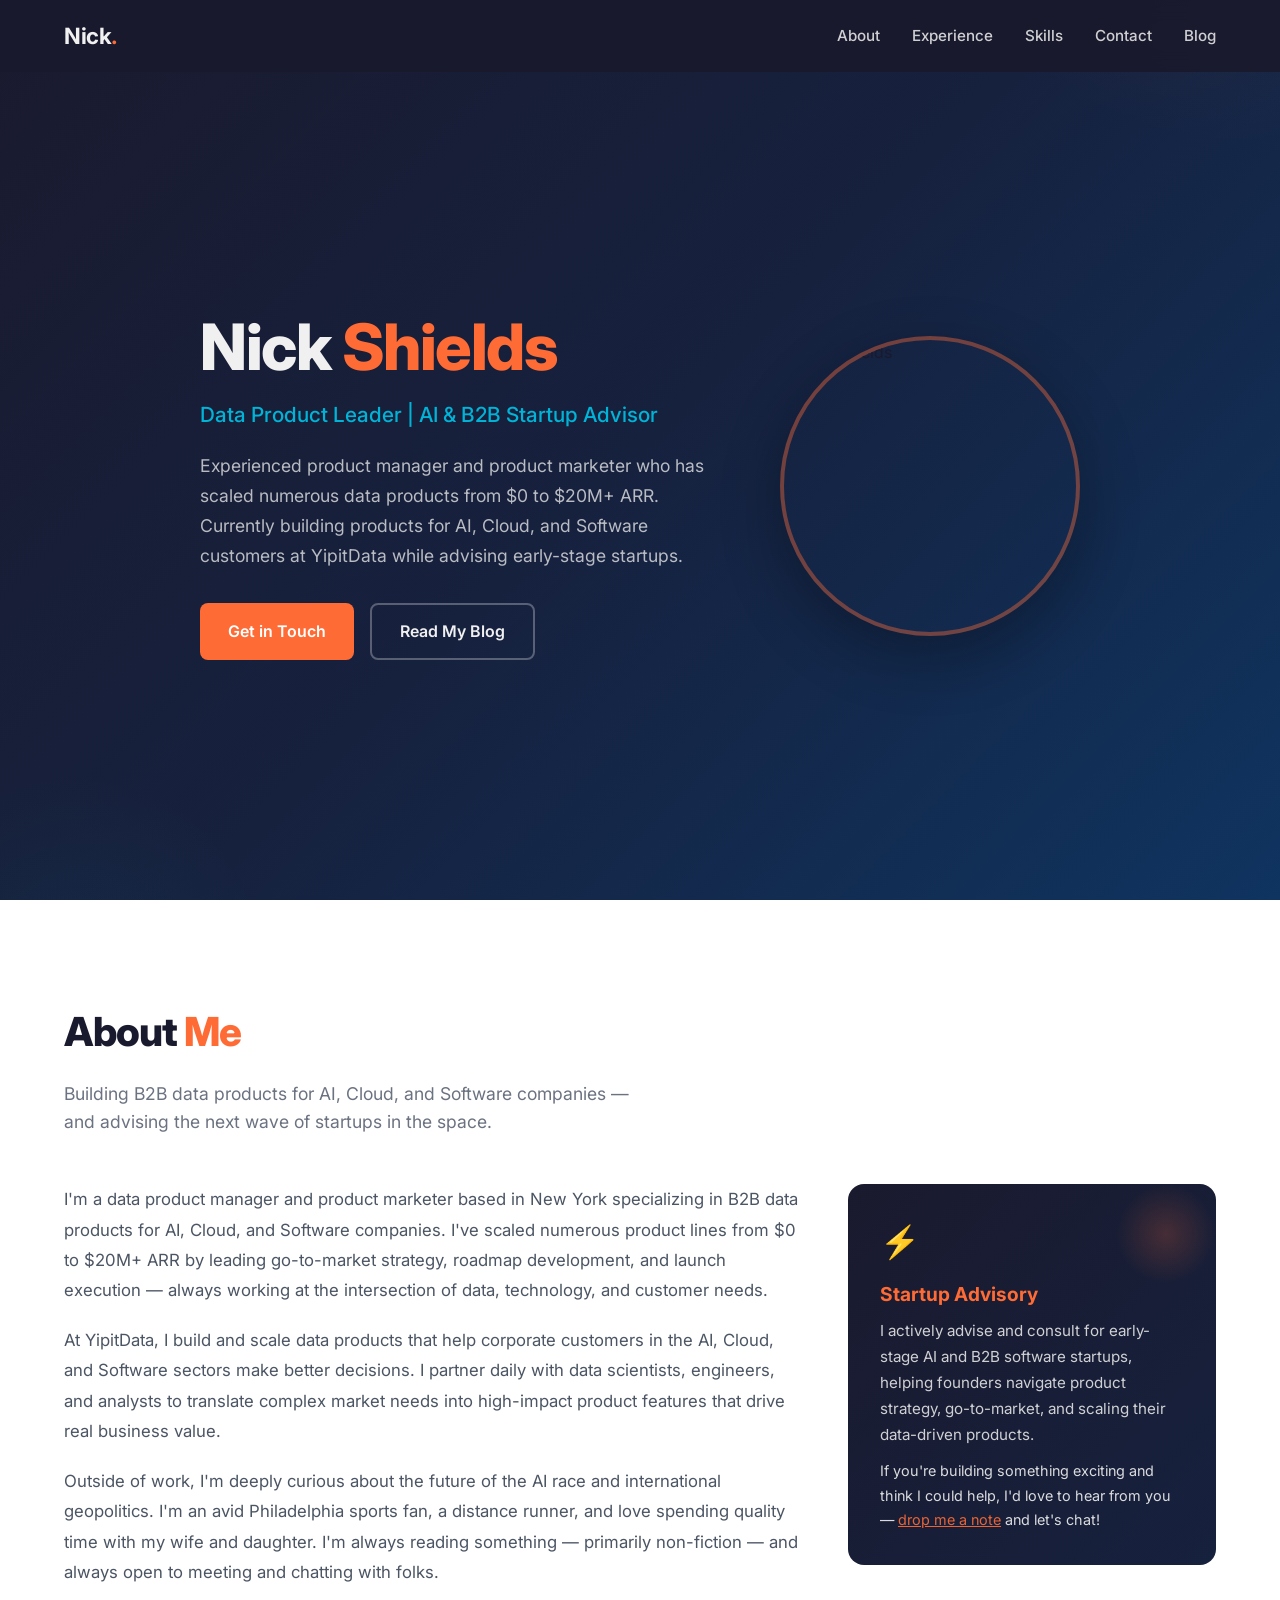
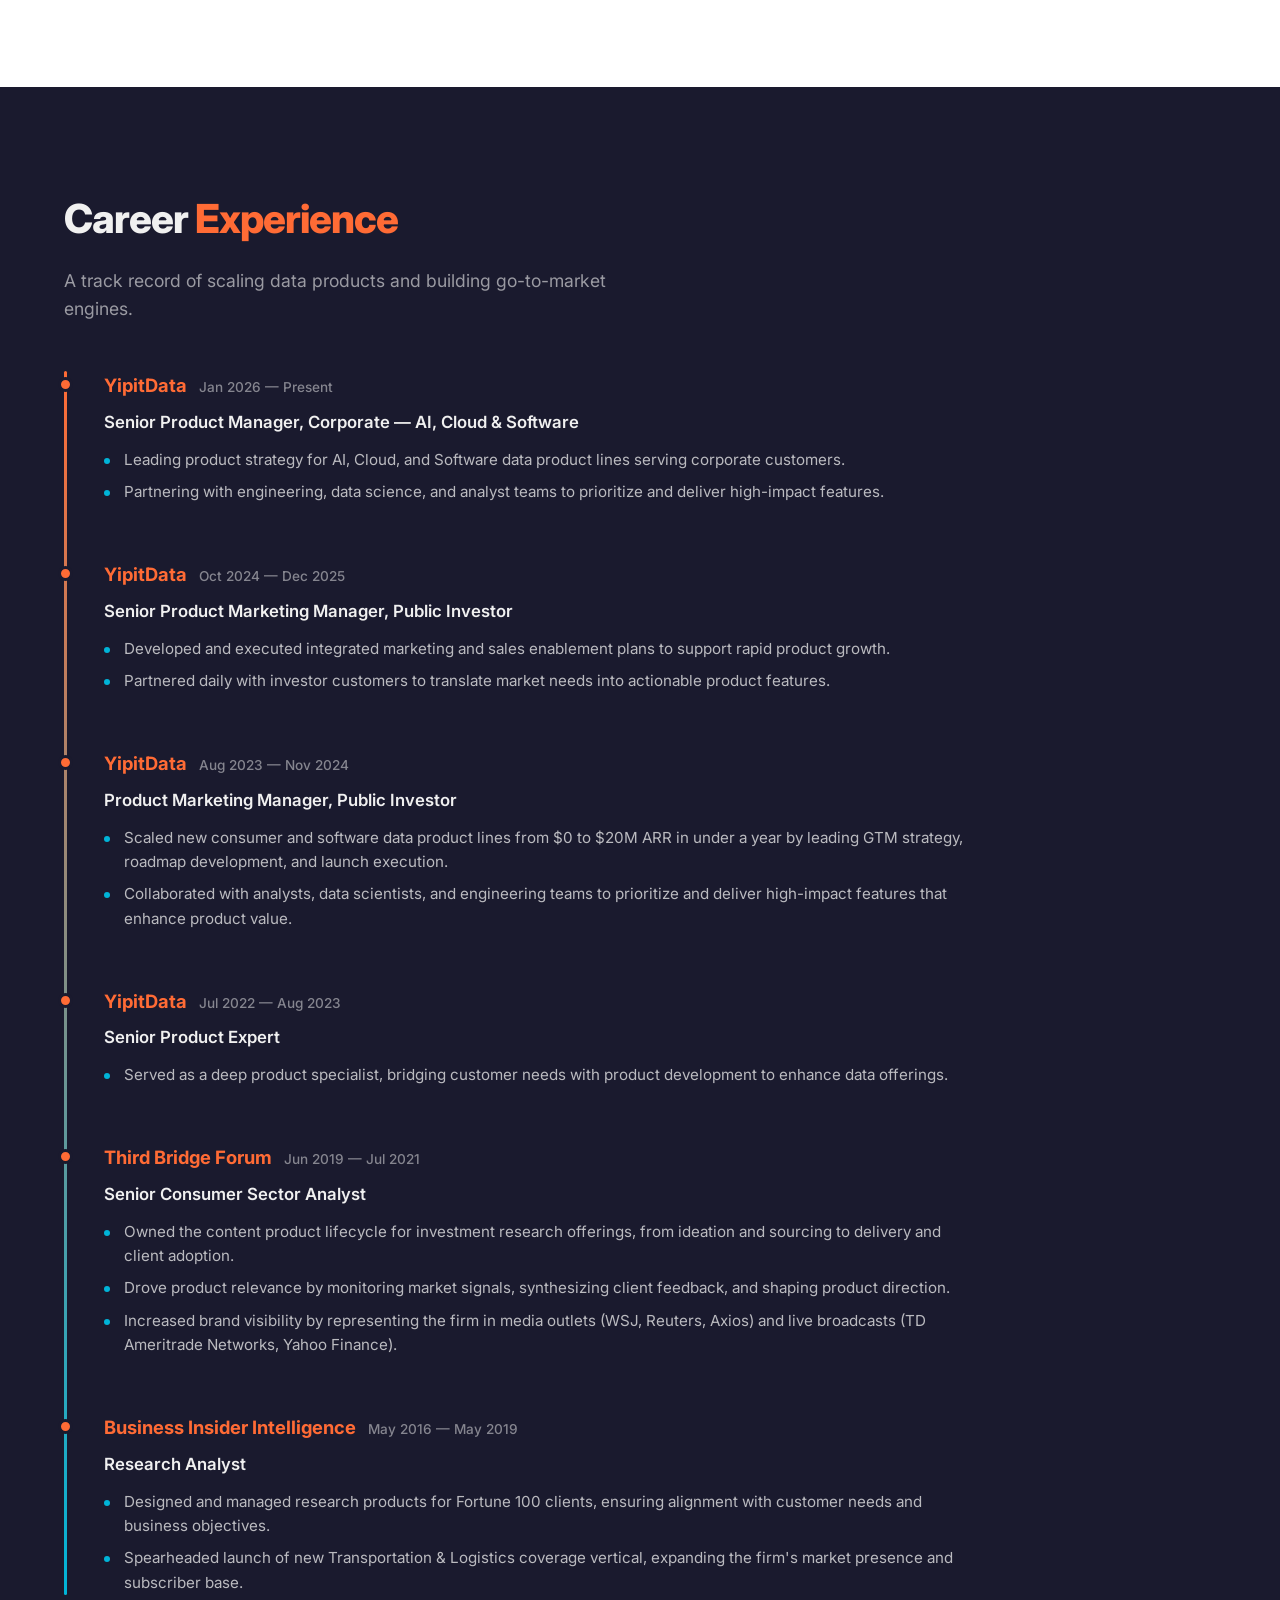
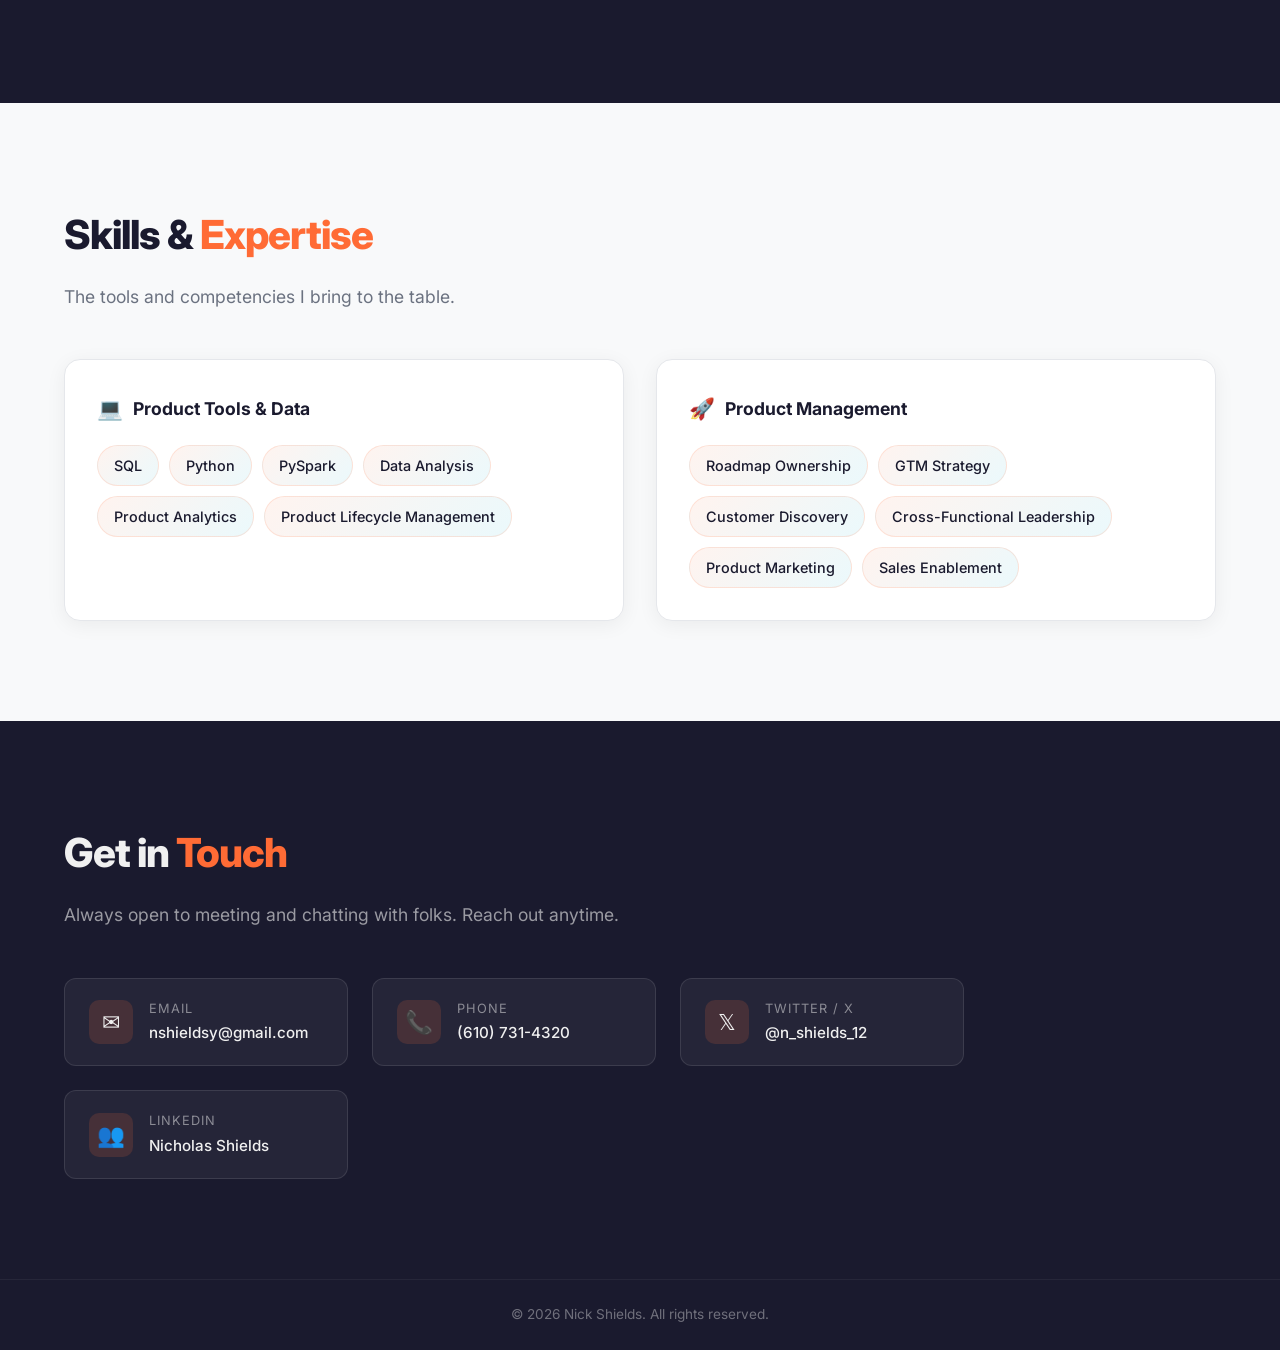
==== index.html @ f8ac36cc "Initial commit: Nick Shields personal website Static site with hero, about, experience timeline, ski" ====
<!DOCTYPE html>
<html lang="en">
<head>
  <meta charset="UTF-8">
  <meta name="viewport" content="width=device-width, initial-scale=1.0">
  <meta name="description" content="Nick Shields — Data Product Leader, AI & B2B Startup Advisor. Experienced product manager and product marketer based in New York.">
  <title>Nick Shields | Data Product Leader & AI Startup Advisor</title>
  <link rel="preconnect" href="https://fonts.googleapis.com">
  <link rel="preconnect" href="https://fonts.gstatic.com" crossorigin>
  <link href="https://fonts.googleapis.com/css2?family=Inter:wght@400;500;600;700;800&display=swap" rel="stylesheet">
  <link rel="stylesheet" href="css/style.css">
</head>
<body>

  <!-- Navigation -->
  <nav class="navbar" id="navbar">
    <div class="container">
      <a href="#hero" class="nav-logo">Nick<span>.</span></a>
      <div class="nav-links" id="navLinks">
        <a href="#about">About</a>
        <a href="#experience">Experience</a>
        <a href="#skills">Skills</a>
        <a href="#contact">Contact</a>
        <a href="blog.html">Blog</a>
      </div>
      <button class="hamburger" id="hamburger" aria-label="Toggle navigation">
        <span></span>
        <span></span>
        <span></span>
      </button>
    </div>
  </nav>

  <!-- Hero Section -->
  <section class="hero" id="hero">
    <div class="container">
      <div class="hero-text">
        <h1>Nick <span class="accent">Shields</span></h1>
        <p class="hero-tagline">Data Product Leader | AI & B2B Startup Advisor</p>
        <p class="hero-intro">
          Experienced product manager and product marketer who has scaled numerous data products from $0 to $20M+ ARR. Currently building products for AI, Cloud, and Software customers at YipitData while advising early-stage startups.
        </p>
        <div class="hero-buttons">
          <a href="#contact" class="btn btn-primary">Get in Touch</a>
          <a href="blog.html" class="btn btn-secondary">Read My Blog</a>
        </div>
      </div>
      <div class="hero-image">
        <img src="images/headshot.jpg" alt="Nick Shields" class="headshot">
      </div>
    </div>
  </section>

  <!-- About Section -->
  <section class="section" id="about">
    <div class="container">
      <h2 class="section-title">About <span class="accent">Me</span></h2>
      <p class="section-subtitle">Building B2B data products for AI, Cloud, and Software companies — and advising the next wave of startups in the space.</p>
      <div class="about-content">
        <div class="about-text animate-in">
          <p>
            I'm a data product manager and product marketer based in New York specializing in B2B data products for AI, Cloud, and Software companies. I've scaled numerous product lines from $0 to $20M+ ARR by leading go-to-market strategy, roadmap development, and launch execution — always working at the intersection of data, technology, and customer needs.
          </p>
          <p>
            At YipitData, I build and scale data products that help corporate customers in the AI, Cloud, and Software sectors make better decisions. I partner daily with data scientists, engineers, and analysts to translate complex market needs into high-impact product features that drive real business value.
          </p>
          <p>
            Outside of work, I'm deeply curious about the future of the AI race and international geopolitics. I'm an avid Philadelphia sports fan, a distance runner, and love spending quality time with my wife and daughter. I'm always reading something — primarily non-fiction — and always open to meeting and chatting with folks.
          </p>
        </div>
        <div class="consulting-card animate-in">
          <div class="consulting-icon">&#9889;</div>
          <h3>Startup Advisory</h3>
          <p>
            I actively advise and consult for early-stage AI and B2B software startups, helping founders navigate product strategy, go-to-market, and scaling their data-driven products.
          </p>
          <p style="margin-top: 12px; font-size: 0.9rem; opacity: 0.9;">
            If you're building something exciting and think I could help, I'd love to hear from you — <a href="#contact" style="color: var(--color-accent); text-decoration: underline;">drop me a note</a> and let's chat!
          </p>
        </div>
      </div>
    </div>
  </section>

  <!-- Experience Section -->
  <section class="section section-dark" id="experience">
    <div class="container">
      <h2 class="section-title">Career <span class="accent">Experience</span></h2>
      <p class="section-subtitle">A track record of scaling data products and building go-to-market engines.</p>
      <div class="timeline">

        <!-- YipitData — Sr PM -->
        <div class="timeline-item animate-in">
          <div class="timeline-header">
            <span class="timeline-company">YipitData</span>
            <span class="timeline-date">Jan 2026 — Present</span>
          </div>
          <div class="timeline-role">Senior Product Manager, Corporate — AI, Cloud & Software</div>
          <ul class="timeline-bullets">
            <li>Leading product strategy for AI, Cloud, and Software data product lines serving corporate customers.</li>
            <li>Partnering with engineering, data science, and analyst teams to prioritize and deliver high-impact features.</li>
          </ul>
        </div>

        <!-- YipitData — Sr PMM -->
        <div class="timeline-item animate-in">
          <div class="timeline-header">
            <span class="timeline-company">YipitData</span>
            <span class="timeline-date">Oct 2024 — Dec 2025</span>
          </div>
          <div class="timeline-role">Senior Product Marketing Manager, Public Investor</div>
          <ul class="timeline-bullets">
            <li>Developed and executed integrated marketing and sales enablement plans to support rapid product growth.</li>
            <li>Partnered daily with investor customers to translate market needs into actionable product features.</li>
          </ul>
        </div>

        <!-- YipitData — PMM -->
        <div class="timeline-item animate-in">
          <div class="timeline-header">
            <span class="timeline-company">YipitData</span>
            <span class="timeline-date">Aug 2023 — Nov 2024</span>
          </div>
          <div class="timeline-role">Product Marketing Manager, Public Investor</div>
          <ul class="timeline-bullets">
            <li>Scaled new consumer and software data product lines from $0 to $20M ARR in under a year by leading GTM strategy, roadmap development, and launch execution.</li>
            <li>Collaborated with analysts, data scientists, and engineering teams to prioritize and deliver high-impact features that enhance product value.</li>
          </ul>
        </div>

        <!-- YipitData — Senior Product Expert -->
        <div class="timeline-item animate-in">
          <div class="timeline-header">
            <span class="timeline-company">YipitData</span>
            <span class="timeline-date">Jul 2022 — Aug 2023</span>
          </div>
          <div class="timeline-role">Senior Product Expert</div>
          <ul class="timeline-bullets">
            <li>Served as a deep product specialist, bridging customer needs with product development to enhance data offerings.</li>
          </ul>
        </div>

        <!-- Third Bridge -->
        <div class="timeline-item animate-in">
          <div class="timeline-header">
            <span class="timeline-company">Third Bridge Forum</span>
            <span class="timeline-date">Jun 2019 — Jul 2021</span>
          </div>
          <div class="timeline-role">Senior Consumer Sector Analyst</div>
          <ul class="timeline-bullets">
            <li>Owned the content product lifecycle for investment research offerings, from ideation and sourcing to delivery and client adoption.</li>
            <li>Drove product relevance by monitoring market signals, synthesizing client feedback, and shaping product direction.</li>
            <li>Increased brand visibility by representing the firm in media outlets (WSJ, Reuters, Axios) and live broadcasts (TD Ameritrade Networks, Yahoo Finance).</li>
          </ul>
        </div>

        <!-- Business Insider Intelligence -->
        <div class="timeline-item animate-in">
          <div class="timeline-header">
            <span class="timeline-company">Business Insider Intelligence</span>
            <span class="timeline-date">May 2016 — May 2019</span>
          </div>
          <div class="timeline-role">Research Analyst</div>
          <ul class="timeline-bullets">
            <li>Designed and managed research products for Fortune 100 clients, ensuring alignment with customer needs and business objectives.</li>
            <li>Spearheaded launch of new Transportation & Logistics coverage vertical, expanding the firm's market presence and subscriber base.</li>
          </ul>
        </div>

      </div>
    </div>
  </section>

  <!-- Skills Section -->
  <section class="section section-alt" id="skills">
    <div class="container">
      <h2 class="section-title">Skills & <span class="accent">Expertise</span></h2>
      <p class="section-subtitle">The tools and competencies I bring to the table.</p>
      <div class="skills-grid">
        <div class="skill-category animate-in">
          <h3><span class="icon">&#128187;</span> Product Tools & Data</h3>
          <div class="skill-tags">
            <span class="skill-tag">SQL</span>
            <span class="skill-tag">Python</span>
            <span class="skill-tag">PySpark</span>
            <span class="skill-tag">Data Analysis</span>
            <span class="skill-tag">Product Analytics</span>
            <span class="skill-tag">Product Lifecycle Management</span>
          </div>
        </div>
        <div class="skill-category animate-in">
          <h3><span class="icon">&#128640;</span> Product Management</h3>
          <div class="skill-tags">
            <span class="skill-tag">Roadmap Ownership</span>
            <span class="skill-tag">GTM Strategy</span>
            <span class="skill-tag">Customer Discovery</span>
            <span class="skill-tag">Cross-Functional Leadership</span>
            <span class="skill-tag">Product Marketing</span>
            <span class="skill-tag">Sales Enablement</span>
          </div>
        </div>
      </div>
    </div>
  </section>

  <!-- Contact Section -->
  <section class="section section-dark" id="contact">
    <div class="container">
      <h2 class="section-title">Get in <span class="accent">Touch</span></h2>
      <p class="section-subtitle">Always open to meeting and chatting with folks. Reach out anytime.</p>
      <div class="contact-grid">
        <a href="mailto:nshieldsy@gmail.com" class="contact-item">
          <div class="contact-icon">&#9993;</div>
          <div class="contact-info">
            <div class="label">Email</div>
            <div class="value">nshieldsy@gmail.com</div>
          </div>
        </a>
        <a href="tel:+16107314320" class="contact-item">
          <div class="contact-icon">&#128222;</div>
          <div class="contact-info">
            <div class="label">Phone</div>
            <div class="value">(610) 731-4320</div>
          </div>
        </a>
        <a href="https://x.com/n_shields_12" target="_blank" rel="noopener noreferrer" class="contact-item">
          <div class="contact-icon">&#120143;</div>
          <div class="contact-info">
            <div class="label">Twitter / X</div>
            <div class="value">@n_shields_12</div>
          </div>
        </a>
        <a href="https://www.linkedin.com/in/nicholas-shields-70915788/" target="_blank" rel="noopener noreferrer" class="contact-item">
          <div class="contact-icon">&#128101;</div>
          <div class="contact-info">
            <div class="label">LinkedIn</div>
            <div class="value">Nicholas Shields</div>
          </div>
        </a>
      </div>
    </div>
  </section>

  <!-- Footer -->
  <footer class="footer">
    <div class="container">
      <p>&copy; 2026 Nick Shields. All rights reserved.</p>
    </div>
  </footer>

  <script src="js/main.js"></script>
</body>
</html>
---- css/style.css ----
/* ===========================
   Nick Shields — Personal Site
   Bold & Modern Theme
   =========================== */

/* --- CSS Custom Properties --- */
:root {
  --color-primary: #1a1a2e;
  --color-primary-light: #16213e;
  --color-accent: #ff6b35;
  --color-accent-hover: #e55a2b;
  --color-accent-secondary: #00b4d8;
  --color-text-light: #f0f0f0;
  --color-text-dark: #1a1a2e;
  --color-text-muted: #6b7280;
  --color-bg-light: #ffffff;
  --color-bg-alt: #f8f9fa;
  --color-bg-dark: #1a1a2e;
  --color-bg-dark-alt: #16213e;
  --color-border: #e5e7eb;
  --font-main: 'Inter', -apple-system, BlinkMacSystemFont, 'Segoe UI', Roboto, sans-serif;
  --font-mono: 'SF Mono', 'Fira Code', 'Fira Mono', monospace;
  --max-width: 1200px;
  --nav-height: 72px;
  --transition: 0.3s ease;
}

/* --- Reset & Base --- */
*,
*::before,
*::after {
  margin: 0;
  padding: 0;
  box-sizing: border-box;
}

html {
  scroll-behavior: smooth;
  font-size: 16px;
}

body {
  font-family: var(--font-main);
  color: var(--color-text-dark);
  line-height: 1.6;
  background: var(--color-bg-light);
  -webkit-font-smoothing: antialiased;
  -moz-osx-font-smoothing: grayscale;
}

a {
  text-decoration: none;
  color: inherit;
  transition: color var(--transition);
}

img {
  max-width: 100%;
  display: block;
}

ul {
  list-style: none;
}

.container {
  max-width: var(--max-width);
  margin: 0 auto;
  padding: 0 24px;
}

/* --- Navigation --- */
.navbar {
  position: fixed;
  top: 0;
  left: 0;
  right: 0;
  height: var(--nav-height);
  background: rgba(26, 26, 46, 0.95);
  backdrop-filter: blur(10px);
  z-index: 1000;
  display: flex;
  align-items: center;
  transition: box-shadow var(--transition);
}

.navbar.scrolled {
  box-shadow: 0 2px 20px rgba(0, 0, 0, 0.3);
}

.navbar .container {
  display: flex;
  align-items: center;
  justify-content: space-between;
  width: 100%;
}

.nav-logo {
  font-size: 1.4rem;
  font-weight: 700;
  color: var(--color-text-light);
  letter-spacing: -0.5px;
}

.nav-logo span {
  color: var(--color-accent);
}

.nav-links {
  display: flex;
  gap: 32px;
  align-items: center;
}

.nav-links a {
  color: var(--color-text-light);
  font-size: 0.95rem;
  font-weight: 500;
  opacity: 0.85;
  transition: opacity var(--transition), color var(--transition);
  position: relative;
}

.nav-links a::after {
  content: '';
  position: absolute;
  bottom: -4px;
  left: 0;
  width: 0;
  height: 2px;
  background: var(--color-accent);
  transition: width var(--transition);
}

.nav-links a:hover {
  opacity: 1;
  color: var(--color-accent);
}

.nav-links a:hover::after {
  width: 100%;
}

/* Hamburger Menu */
.hamburger {
  display: none;
  flex-direction: column;
  gap: 5px;
  cursor: pointer;
  padding: 4px;
  background: none;
  border: none;
}

.hamburger span {
  width: 26px;
  height: 2.5px;
  background: var(--color-text-light);
  border-radius: 2px;
  transition: transform var(--transition), opacity var(--transition);
}

.hamburger.active span:nth-child(1) {
  transform: translateY(7.5px) rotate(45deg);
}

.hamburger.active span:nth-child(2) {
  opacity: 0;
}

.hamburger.active span:nth-child(3) {
  transform: translateY(-7.5px) rotate(-45deg);
}

/* --- Hero Section --- */
.hero {
  min-height: 100vh;
  background: linear-gradient(135deg, var(--color-primary) 0%, var(--color-primary-light) 50%, #0f3460 100%);
  display: flex;
  align-items: center;
  padding-top: var(--nav-height);
  position: relative;
  overflow: hidden;
}

.hero::before {
  content: '';
  position: absolute;
  top: -50%;
  right: -20%;
  width: 600px;
  height: 600px;
  background: radial-gradient(circle, rgba(255, 107, 53, 0.08) 0%, transparent 70%);
  border-radius: 50%;
}

.hero::after {
  content: '';
  position: absolute;
  bottom: -30%;
  left: -10%;
  width: 400px;
  height: 400px;
  background: radial-gradient(circle, rgba(0, 180, 216, 0.06) 0%, transparent 70%);
  border-radius: 50%;
}

.hero .container {
  display: flex;
  align-items: center;
  gap: 60px;
  position: relative;
  z-index: 1;
}

.hero-text {
  flex: 1;
}

.hero-text h1 {
  font-size: 4rem;
  font-weight: 800;
  color: var(--color-text-light);
  line-height: 1.1;
  letter-spacing: -1.5px;
  margin-bottom: 16px;
}

.hero-text h1 .accent {
  color: var(--color-accent);
}

.hero-tagline {
  font-size: 1.3rem;
  color: var(--color-accent-secondary);
  font-weight: 500;
  margin-bottom: 20px;
}

.hero-intro {
  font-size: 1.1rem;
  color: rgba(240, 240, 240, 0.75);
  max-width: 520px;
  line-height: 1.7;
  margin-bottom: 32px;
}

.hero-buttons {
  display: flex;
  gap: 16px;
  flex-wrap: wrap;
}

.btn {
  display: inline-flex;
  align-items: center;
  gap: 8px;
  padding: 14px 28px;
  border-radius: 8px;
  font-size: 1rem;
  font-weight: 600;
  cursor: pointer;
  transition: all var(--transition);
  border: none;
  font-family: var(--font-main);
}

.btn-primary {
  background: var(--color-accent);
  color: white;
}

.btn-primary:hover {
  background: var(--color-accent-hover);
  transform: translateY(-2px);
  box-shadow: 0 8px 25px rgba(255, 107, 53, 0.3);
}

.btn-secondary {
  background: transparent;
  color: var(--color-text-light);
  border: 2px solid rgba(240, 240, 240, 0.3);
}

.btn-secondary:hover {
  border-color: var(--color-accent);
  color: var(--color-accent);
  transform: translateY(-2px);
}

.hero-image {
  flex-shrink: 0;
}

.headshot {
  width: 300px;
  height: 300px;
  border-radius: 50%;
  object-fit: cover;
  object-position: top;
  border: 4px solid rgba(255, 107, 53, 0.4);
  box-shadow: 0 20px 60px rgba(0, 0, 0, 0.3);
}

/* --- Section Styling --- */
.section {
  padding: 100px 0;
}

.section-dark {
  background: var(--color-bg-dark);
  color: var(--color-text-light);
}

.section-alt {
  background: var(--color-bg-alt);
}

.section-title {
  font-size: 2.5rem;
  font-weight: 800;
  margin-bottom: 16px;
  letter-spacing: -1px;
}

.section-title .accent {
  color: var(--color-accent);
}

.section-subtitle {
  font-size: 1.1rem;
  color: var(--color-text-muted);
  margin-bottom: 48px;
  max-width: 600px;
}

.section-dark .section-subtitle {
  color: rgba(240, 240, 240, 0.6);
}

/* --- About Section --- */
.about-content {
  display: grid;
  grid-template-columns: 2fr 1fr;
  gap: 48px;
  align-items: start;
}

.about-text p {
  font-size: 1.05rem;
  line-height: 1.8;
  color: #4b5563;
  margin-bottom: 20px;
}

.about-text p:last-child {
  margin-bottom: 0;
}

.consulting-card {
  background: linear-gradient(135deg, var(--color-primary) 0%, var(--color-primary-light) 100%);
  padding: 32px;
  border-radius: 16px;
  color: var(--color-text-light);
  position: relative;
  overflow: hidden;
}

.consulting-card::before {
  content: '';
  position: absolute;
  top: 0;
  right: 0;
  width: 100px;
  height: 100px;
  background: radial-gradient(circle, rgba(255, 107, 53, 0.2) 0%, transparent 70%);
  border-radius: 50%;
}

.consulting-card h3 {
  font-size: 1.2rem;
  font-weight: 700;
  margin-bottom: 8px;
  color: var(--color-accent);
}

.consulting-card p {
  font-size: 0.95rem;
  line-height: 1.7;
  opacity: 0.85;
}

.consulting-icon {
  font-size: 2rem;
  margin-bottom: 12px;
}

/* --- Experience Section --- */
.timeline {
  position: relative;
  max-width: 900px;
}

.timeline::before {
  content: '';
  position: absolute;
  left: 0;
  top: 0;
  bottom: 0;
  width: 3px;
  background: linear-gradient(to bottom, var(--color-accent), var(--color-accent-secondary));
  border-radius: 2px;
}

.timeline-item {
  padding-left: 40px;
  padding-bottom: 48px;
  position: relative;
}

.timeline-item:last-child {
  padding-bottom: 0;
}

.timeline-item::before {
  content: '';
  position: absolute;
  left: -6px;
  top: 6px;
  width: 15px;
  height: 15px;
  background: var(--color-accent);
  border-radius: 50%;
  border: 3px solid var(--color-bg-dark);
}

.timeline-header {
  display: flex;
  align-items: baseline;
  gap: 12px;
  flex-wrap: wrap;
  margin-bottom: 8px;
}

.timeline-company {
  font-size: 1.15rem;
  font-weight: 700;
  color: var(--color-accent);
}

.timeline-role {
  font-size: 1.05rem;
  font-weight: 600;
  color: var(--color-text-light);
}

.timeline-date {
  font-size: 0.85rem;
  color: rgba(240, 240, 240, 0.5);
  font-weight: 500;
}

.timeline-bullets {
  margin-top: 12px;
  padding-left: 0;
}

.timeline-bullets li {
  position: relative;
  padding-left: 20px;
  margin-bottom: 8px;
  font-size: 0.95rem;
  color: rgba(240, 240, 240, 0.75);
  line-height: 1.6;
}

.timeline-bullets li::before {
  content: '';
  position: absolute;
  left: 0;
  top: 10px;
  width: 6px;
  height: 6px;
  background: var(--color-accent-secondary);
  border-radius: 50%;
}

/* --- Skills Section --- */
.skills-grid {
  display: grid;
  grid-template-columns: repeat(auto-fit, minmax(320px, 1fr));
  gap: 32px;
}

.skill-category {
  background: white;
  padding: 32px;
  border-radius: 16px;
  box-shadow: 0 4px 20px rgba(0, 0, 0, 0.06);
  border: 1px solid var(--color-border);
  transition: transform var(--transition), box-shadow var(--transition);
}

.skill-category:hover {
  transform: translateY(-4px);
  box-shadow: 0 12px 40px rgba(0, 0, 0, 0.1);
}

.skill-category h3 {
  font-size: 1.1rem;
  font-weight: 700;
  margin-bottom: 20px;
  color: var(--color-primary);
  display: flex;
  align-items: center;
  gap: 10px;
}

.skill-category h3 .icon {
  font-size: 1.3rem;
}

.skill-tags {
  display: flex;
  flex-wrap: wrap;
  gap: 10px;
}

.skill-tag {
  background: linear-gradient(135deg, rgba(255, 107, 53, 0.08), rgba(0, 180, 216, 0.08));
  color: var(--color-primary);
  padding: 8px 16px;
  border-radius: 24px;
  font-size: 0.9rem;
  font-weight: 500;
  border: 1px solid rgba(255, 107, 53, 0.15);
  transition: all var(--transition);
}

.skill-tag:hover {
  background: var(--color-accent);
  color: white;
  border-color: var(--color-accent);
}

/* --- Education Section --- */
.education-card {
  background: linear-gradient(135deg, var(--color-primary) 0%, var(--color-primary-light) 100%);
  padding: 40px;
  border-radius: 16px;
  color: var(--color-text-light);
  max-width: 600px;
  position: relative;
  overflow: hidden;
}

.education-card::after {
  content: '';
  position: absolute;
  top: -20px;
  right: -20px;
  width: 120px;
  height: 120px;
  background: radial-gradient(circle, rgba(0, 180, 216, 0.15) 0%, transparent 70%);
  border-radius: 50%;
}

.education-card h3 {
  font-size: 1.3rem;
  font-weight: 700;
  margin-bottom: 8px;
}

.education-card .degree {
  font-size: 1.05rem;
  color: var(--color-accent);
  font-weight: 600;
  margin-bottom: 6px;
}

.education-card .major {
  font-size: 0.95rem;
  opacity: 0.75;
}

/* --- Contact Section --- */
.contact-grid {
  display: grid;
  grid-template-columns: repeat(auto-fit, minmax(220px, 1fr));
  gap: 24px;
  max-width: 900px;
}

.contact-item {
  display: flex;
  align-items: center;
  gap: 16px;
  padding: 20px 24px;
  background: rgba(255, 255, 255, 0.05);
  border-radius: 12px;
  border: 1px solid rgba(255, 255, 255, 0.1);
  transition: all var(--transition);
}

.contact-item:hover {
  background: rgba(255, 107, 53, 0.1);
  border-color: var(--color-accent);
  transform: translateY(-2px);
}

.contact-icon {
  font-size: 1.4rem;
  width: 44px;
  height: 44px;
  display: flex;
  align-items: center;
  justify-content: center;
  background: rgba(255, 107, 53, 0.15);
  border-radius: 10px;
  flex-shrink: 0;
}

.contact-info .label {
  font-size: 0.8rem;
  text-transform: uppercase;
  letter-spacing: 1px;
  opacity: 0.5;
  margin-bottom: 2px;
}

.contact-info .value {
  font-size: 0.95rem;
  font-weight: 500;
  color: var(--color-text-light);
}

.contact-item:hover .value {
  color: var(--color-accent);
}

/* --- Footer --- */
.footer {
  text-align: center;
  padding: 24px;
  background: var(--color-primary);
  color: rgba(240, 240, 240, 0.4);
  font-size: 0.85rem;
  border-top: 1px solid rgba(255, 255, 255, 0.05);
}

/* --- Blog Page Styles --- */
.blog-hero {
  background: linear-gradient(135deg, var(--color-primary) 0%, var(--color-primary-light) 100%);
  padding: calc(var(--nav-height) + 60px) 0 60px;
  color: var(--color-text-light);
}

.blog-hero h1 {
  font-size: 3rem;
  font-weight: 800;
  letter-spacing: -1px;
}

.blog-hero p {
  font-size: 1.1rem;
  opacity: 0.7;
  margin-top: 8px;
}

.blog-listing {
  padding: 60px 0;
}

.blog-grid {
  display: grid;
  grid-template-columns: repeat(auto-fill, minmax(360px, 1fr));
  gap: 32px;
}

.blog-card {
  background: white;
  border-radius: 16px;
  padding: 32px;
  box-shadow: 0 4px 20px rgba(0, 0, 0, 0.06);
  border: 1px solid var(--color-border);
  transition: all var(--transition);
  cursor: pointer;
  text-decoration: none;
  color: inherit;
  display: block;
}

.blog-card:hover {
  transform: translateY(-4px);
  box-shadow: 0 12px 40px rgba(0, 0, 0, 0.12);
  border-color: var(--color-accent);
}

.blog-card .blog-date {
  font-size: 0.8rem;
  text-transform: uppercase;
  letter-spacing: 1px;
  color: var(--color-accent);
  font-weight: 600;
  margin-bottom: 12px;
}

.blog-card h2 {
  font-size: 1.3rem;
  font-weight: 700;
  margin-bottom: 12px;
  letter-spacing: -0.3px;
  line-height: 1.3;
}

.blog-card .blog-excerpt {
  font-size: 0.95rem;
  color: var(--color-text-muted);
  line-height: 1.6;
}

.blog-card .read-more {
  display: inline-flex;
  align-items: center;
  gap: 6px;
  margin-top: 16px;
  color: var(--color-accent);
  font-weight: 600;
  font-size: 0.9rem;
}

/* Blog Post View */
.blog-post-view {
  padding: 60px 0;
}

.blog-post-content {
  max-width: 760px;
  margin: 0 auto;
}

.blog-post-content .post-meta {
  margin-bottom: 32px;
}

.blog-post-content .post-meta .back-link {
  display: inline-flex;
  align-items: center;
  gap: 6px;
  color: var(--color-accent);
  font-weight: 600;
  font-size: 0.9rem;
  margin-bottom: 16px;
}

.blog-post-content .post-meta h1 {
  font-size: 2.5rem;
  font-weight: 800;
  letter-spacing: -1px;
  line-height: 1.2;
  margin-bottom: 8px;
}

.blog-post-content .post-meta .date {
  color: var(--color-text-muted);
  font-size: 0.9rem;
}

.blog-post-content .post-body {
  font-size: 1.05rem;
  line-height: 1.85;
  color: #374151;
}

.blog-post-content .post-body h2 {
  font-size: 1.6rem;
  font-weight: 700;
  margin-top: 40px;
  margin-bottom: 16px;
  color: var(--color-text-dark);
}

.blog-post-content .post-body h3 {
  font-size: 1.3rem;
  font-weight: 700;
  margin-top: 32px;
  margin-bottom: 12px;
  color: var(--color-text-dark);
}

.blog-post-content .post-body p {
  margin-bottom: 20px;
}

.blog-post-content .post-body ul,
.blog-post-content .post-body ol {
  margin-bottom: 20px;
  padding-left: 24px;
}

.blog-post-content .post-body li {
  margin-bottom: 8px;
  list-style: disc;
}

.blog-post-content .post-body ol li {
  list-style: decimal;
}

.blog-post-content .post-body blockquote {
  border-left: 4px solid var(--color-accent);
  padding: 16px 24px;
  margin: 24px 0;
  background: var(--color-bg-alt);
  border-radius: 0 8px 8px 0;
  font-style: italic;
  color: #4b5563;
}

.blog-post-content .post-body code {
  font-family: var(--font-mono);
  background: var(--color-bg-alt);
  padding: 2px 8px;
  border-radius: 4px;
  font-size: 0.9em;
}

.blog-post-content .post-body pre {
  background: var(--color-bg-dark);
  color: var(--color-text-light);
  padding: 24px;
  border-radius: 12px;
  overflow-x: auto;
  margin: 24px 0;
}

.blog-post-content .post-body pre code {
  background: none;
  padding: 0;
  color: inherit;
}

.blog-post-content .post-body a {
  color: var(--color-accent);
  font-weight: 500;
  text-decoration: underline;
  text-decoration-color: rgba(255, 107, 53, 0.3);
  text-underline-offset: 3px;
}

.blog-post-content .post-body a:hover {
  text-decoration-color: var(--color-accent);
}

.blog-post-content .post-body img {
  border-radius: 12px;
  margin: 24px 0;
}

.no-posts {
  text-align: center;
  padding: 80px 0;
  color: var(--color-text-muted);
}

.no-posts h2 {
  font-size: 1.5rem;
  margin-bottom: 8px;
  color: var(--color-text-dark);
}

/* --- Animations --- */
@keyframes fadeInUp {
  from {
    opacity: 0;
    transform: translateY(30px);
  }
  to {
    opacity: 1;
    transform: translateY(0);
  }
}

.animate-in {
  opacity: 0;
  transform: translateY(30px);
  transition: opacity 0.6s ease, transform 0.6s ease;
}

.animate-in.visible {
  opacity: 1;
  transform: translateY(0);
}

/* --- Responsive --- */
@media (max-width: 968px) {
  .hero .container {
    flex-direction: column-reverse;
    text-align: center;
    padding-top: 40px;
    padding-bottom: 40px;
  }

  .hero-text h1 {
    font-size: 3rem;
  }

  .hero-intro {
    margin-left: auto;
    margin-right: auto;
  }

  .hero-buttons {
    justify-content: center;
  }

  .headshot {
    width: 220px;
    height: 220px;
  }

  .about-content {
    grid-template-columns: 1fr;
  }

  .section-title {
    font-size: 2rem;
  }
}

@media (max-width: 768px) {
  .nav-links {
    position: fixed;
    top: var(--nav-height);
    left: 0;
    right: 0;
    background: rgba(26, 26, 46, 0.98);
    flex-direction: column;
    gap: 0;
    padding: 0;
    max-height: 0;
    overflow: hidden;
    transition: max-height 0.4s ease;
  }

  .nav-links.open {
    max-height: 400px;
  }

  .nav-links a {
    padding: 16px 24px;
    border-bottom: 1px solid rgba(255, 255, 255, 0.05);
    width: 100%;
  }

  .nav-links a::after {
    display: none;
  }

  .hamburger {
    display: flex;
  }

  .hero {
    min-height: auto;
    padding-top: calc(var(--nav-height) + 40px);
    padding-bottom: 60px;
  }

  .hero-text h1 {
    font-size: 2.4rem;
  }

  .hero-tagline {
    font-size: 1.1rem;
  }

  .section {
    padding: 60px 0;
  }

  .blog-grid {
    grid-template-columns: 1fr;
  }

  .skills-grid {
    grid-template-columns: 1fr;
  }

  .contact-grid {
    grid-template-columns: 1fr;
  }

  .blog-post-content .post-meta h1 {
    font-size: 1.8rem;
  }
}

@media (max-width: 480px) {
  .hero-text h1 {
    font-size: 2rem;
  }

  .headshot {
    width: 180px;
    height: 180px;
  }

  .btn {
    padding: 12px 22px;
    font-size: 0.9rem;
  }

  .timeline-item {
    padding-left: 28px;
  }

  .education-card {
    padding: 28px;
  }
}
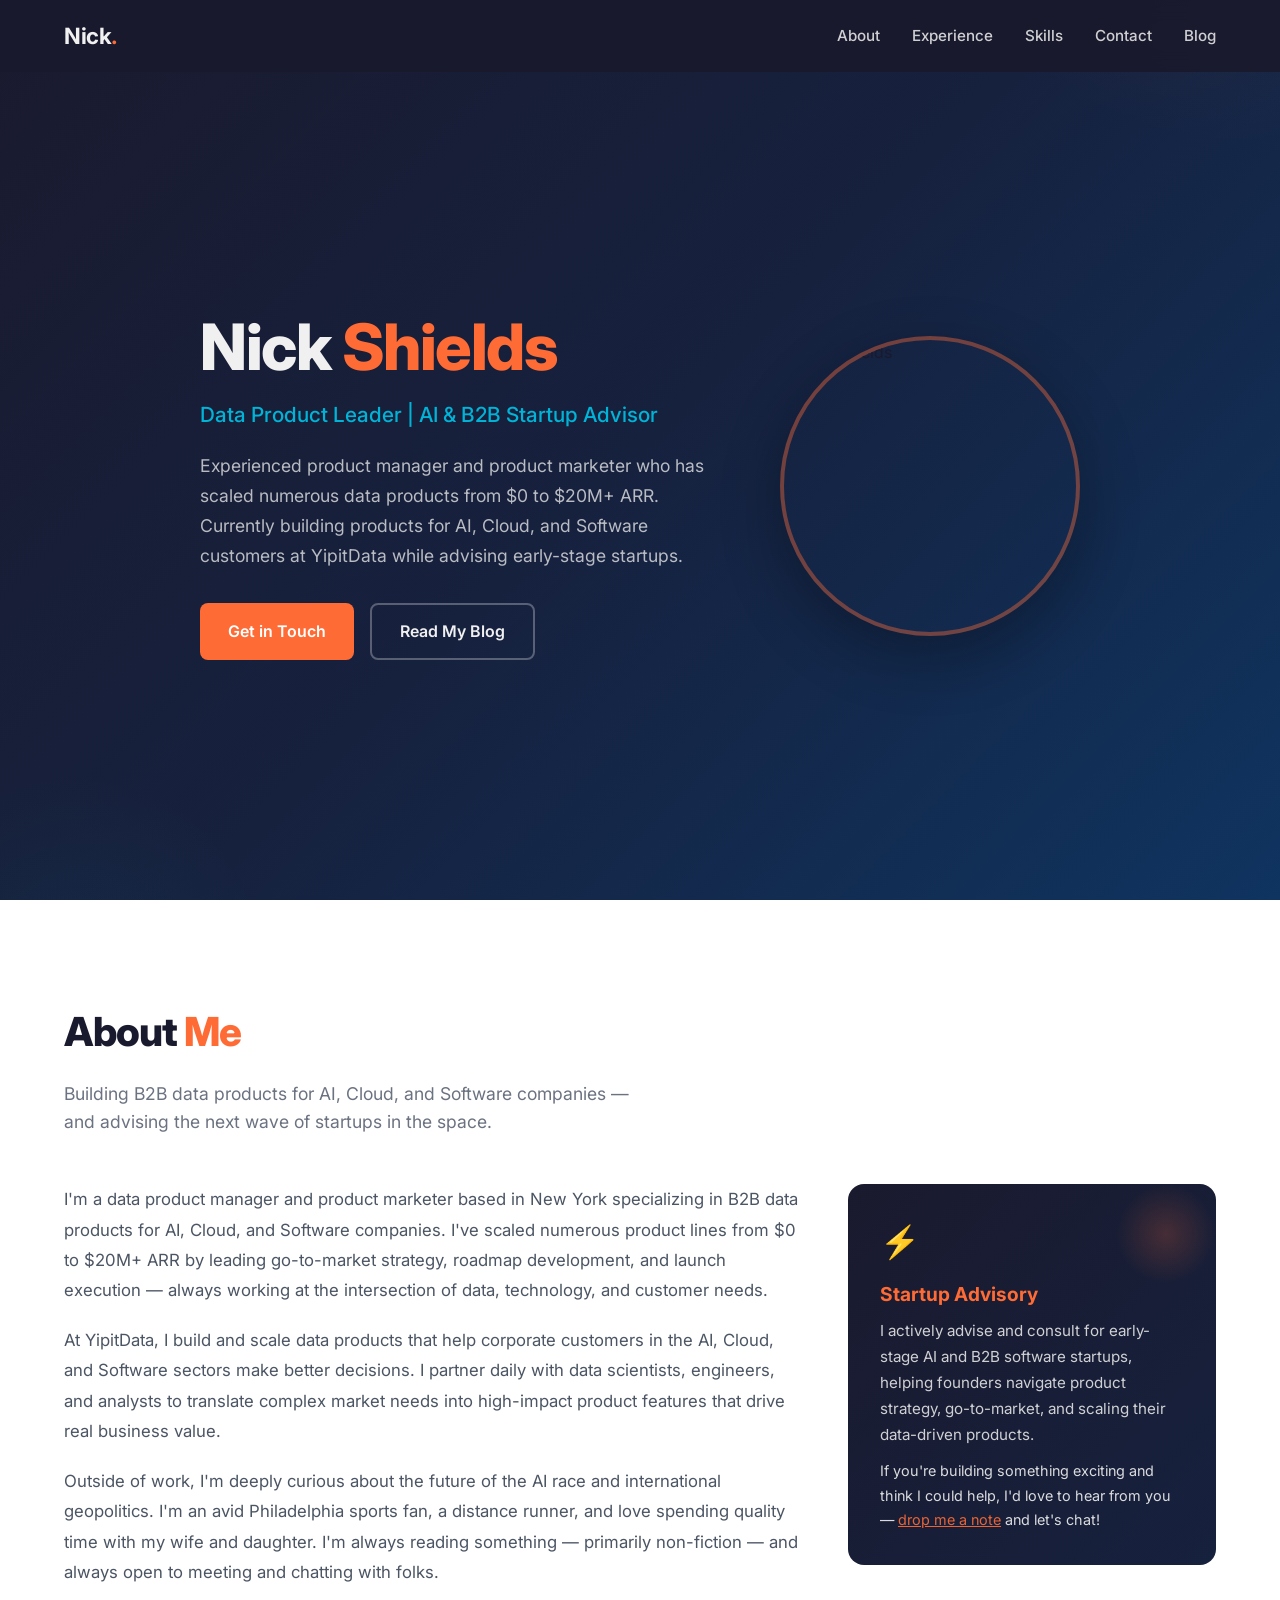
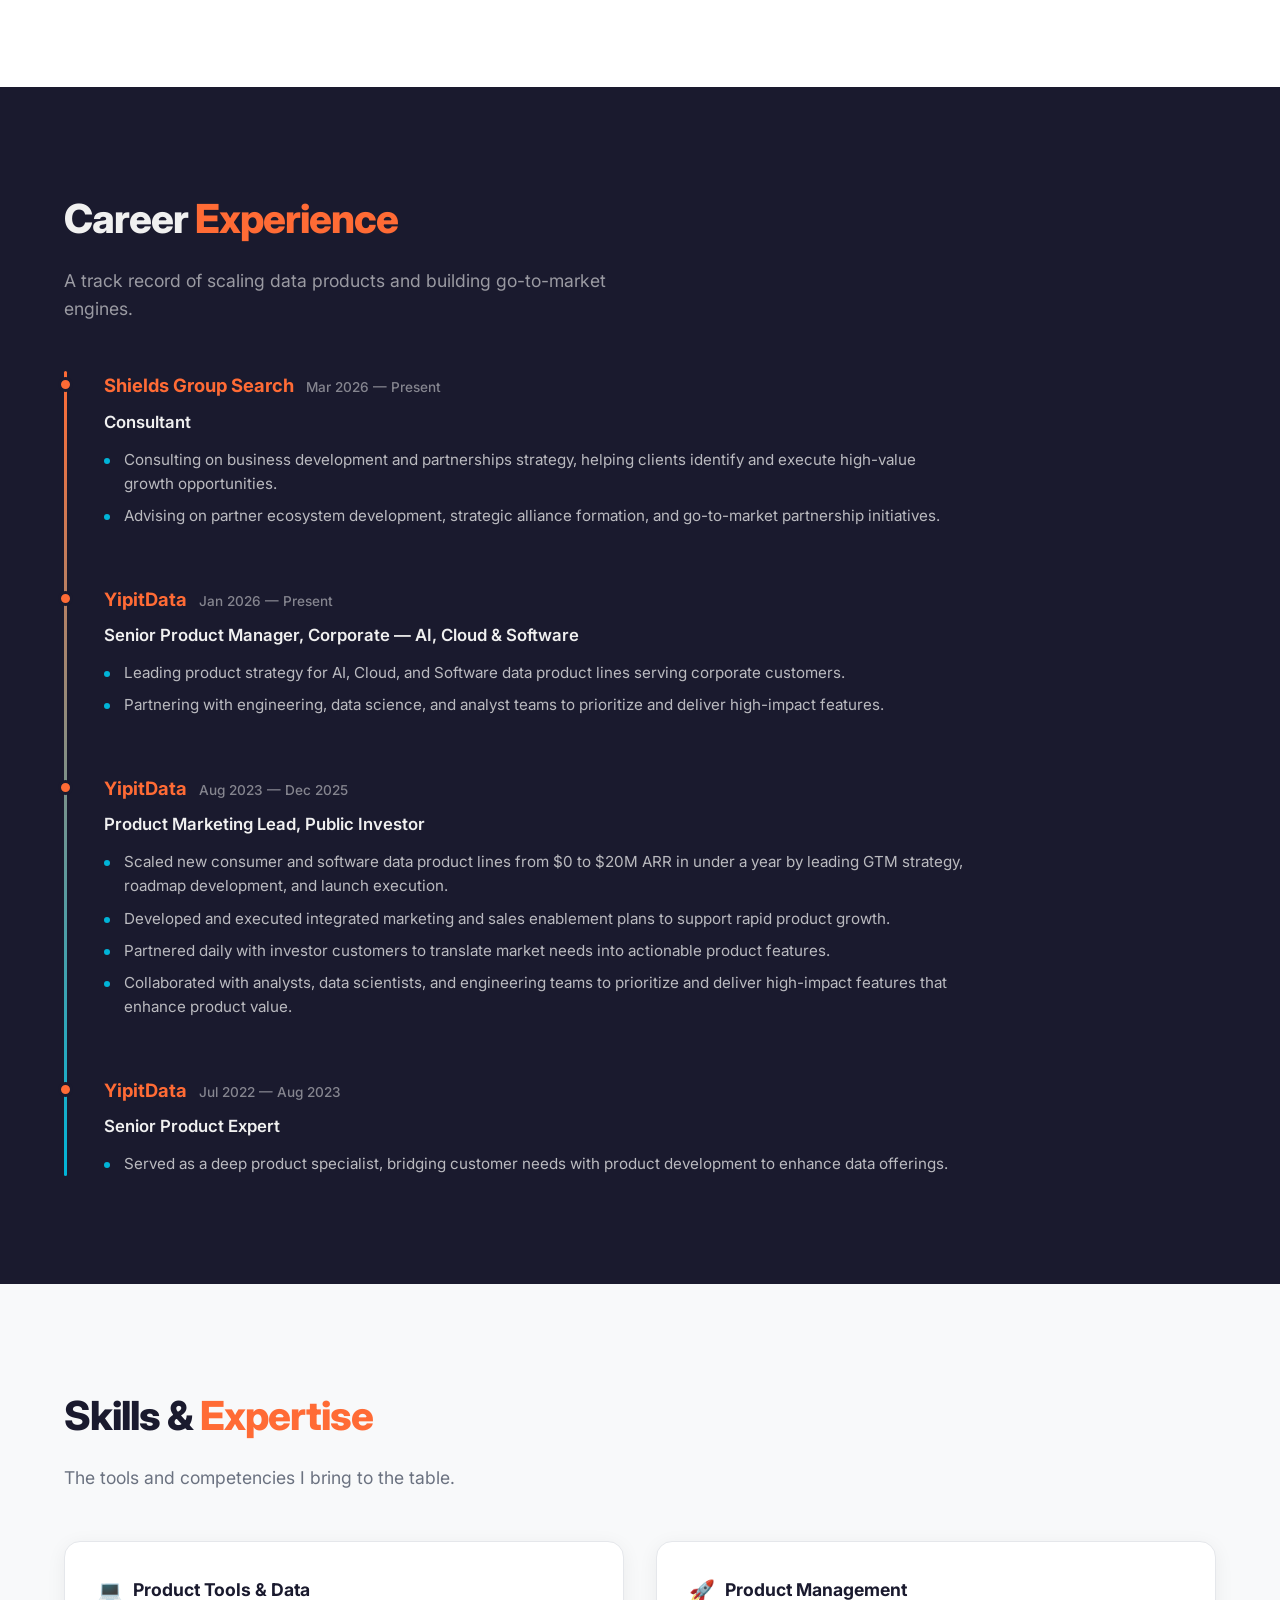
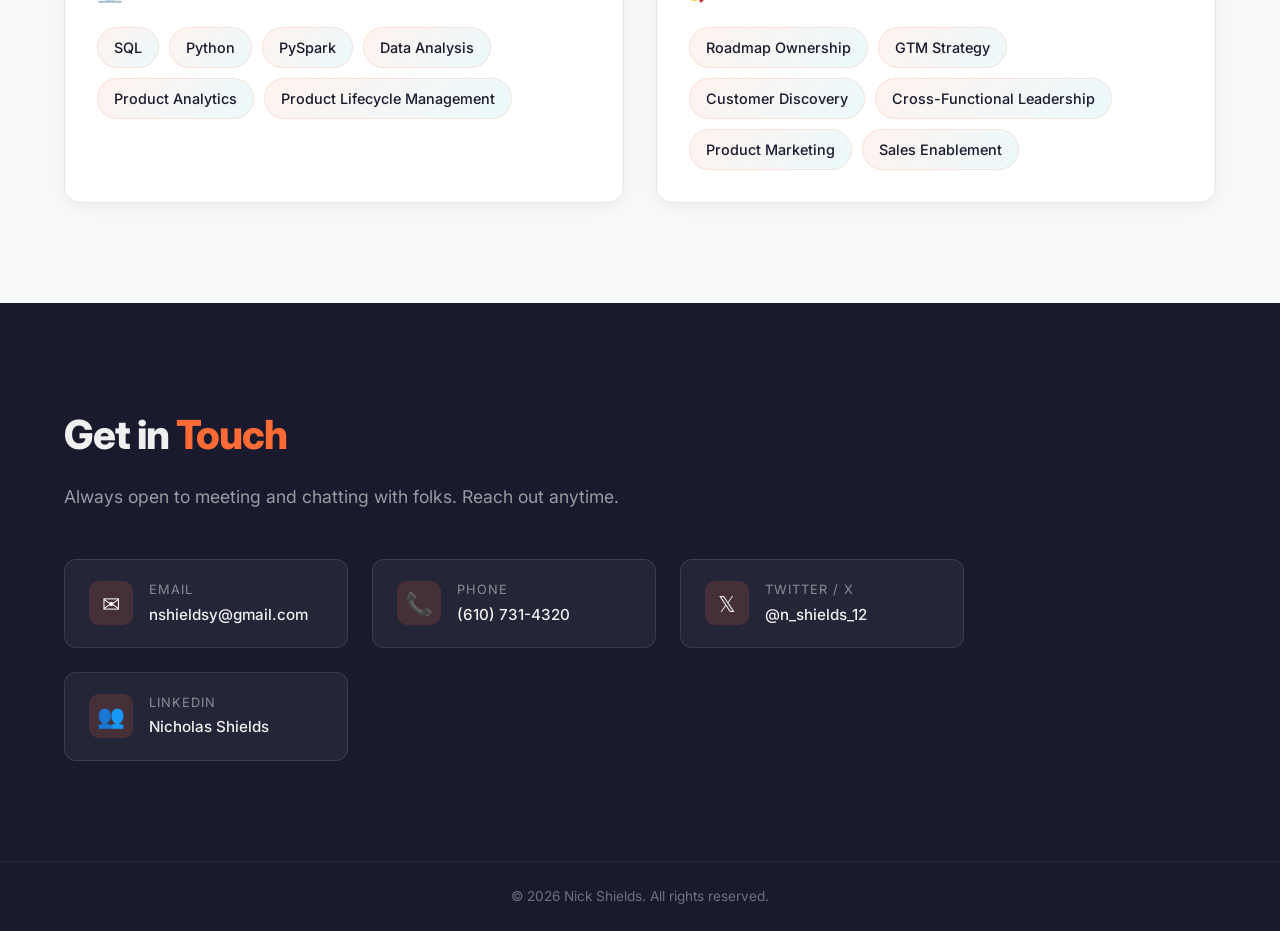
==== commit 6f5f742b: "Update experience section: add Shields Group Search, consolidate PMM roles, remove older positions -" ====
--- a/index.html
+++ b/index.html
@@ -89,6 +89,19 @@
       <p class="section-subtitle">A track record of scaling data products and building go-to-market engines.</p>
       <div class="timeline">
 
+        <!-- Shields Group Search — Consultant -->
+        <div class="timeline-item animate-in">
+          <div class="timeline-header">
+            <span class="timeline-company">Shields Group Search</span>
+            <span class="timeline-date">Mar 2026 — Present</span>
+          </div>
+          <div class="timeline-role">Consultant</div>
+          <ul class="timeline-bullets">
+            <li>Consulting on business development and partnerships strategy, helping clients identify and execute high-value growth opportunities.</li>
+            <li>Advising on partner ecosystem development, strategic alliance formation, and go-to-market partnership initiatives.</li>
+          </ul>
+        </div>
+
         <!-- YipitData — Sr PM -->
         <div class="timeline-item animate-in">
           <div class="timeline-header">
@@ -102,28 +115,17 @@
           </ul>
         </div>
 
-        <!-- YipitData — Sr PMM -->
+        <!-- YipitData — Product Marketing Lead -->
         <div class="timeline-item animate-in">
           <div class="timeline-header">
             <span class="timeline-company">YipitData</span>
-            <span class="timeline-date">Oct 2024 — Dec 2025</span>
-          </div>
-          <div class="timeline-role">Senior Product Marketing Manager, Public Investor</div>
-          <ul class="timeline-bullets">
+            <span class="timeline-date">Aug 2023 — Dec 2025</span>
+          </div>
+          <div class="timeline-role">Product Marketing Lead, Public Investor</div>
+          <ul class="timeline-bullets">
+            <li>Scaled new consumer and software data product lines from $0 to $20M ARR in under a year by leading GTM strategy, roadmap development, and launch execution.</li>
             <li>Developed and executed integrated marketing and sales enablement plans to support rapid product growth.</li>
             <li>Partnered daily with investor customers to translate market needs into actionable product features.</li>
-          </ul>
-        </div>
-
-        <!-- YipitData — PMM -->
-        <div class="timeline-item animate-in">
-          <div class="timeline-header">
-            <span class="timeline-company">YipitData</span>
-            <span class="timeline-date">Aug 2023 — Nov 2024</span>
-          </div>
-          <div class="timeline-role">Product Marketing Manager, Public Investor</div>
-          <ul class="timeline-bullets">
-            <li>Scaled new consumer and software data product lines from $0 to $20M ARR in under a year by leading GTM strategy, roadmap development, and launch execution.</li>
             <li>Collaborated with analysts, data scientists, and engineering teams to prioritize and deliver high-impact features that enhance product value.</li>
           </ul>
         </div>
@@ -140,32 +142,6 @@
           </ul>
         </div>
 
-        <!-- Third Bridge -->
-        <div class="timeline-item animate-in">
-          <div class="timeline-header">
-            <span class="timeline-company">Third Bridge Forum</span>
-            <span class="timeline-date">Jun 2019 — Jul 2021</span>
-          </div>
-          <div class="timeline-role">Senior Consumer Sector Analyst</div>
-          <ul class="timeline-bullets">
-            <li>Owned the content product lifecycle for investment research offerings, from ideation and sourcing to delivery and client adoption.</li>
-            <li>Drove product relevance by monitoring market signals, synthesizing client feedback, and shaping product direction.</li>
-            <li>Increased brand visibility by representing the firm in media outlets (WSJ, Reuters, Axios) and live broadcasts (TD Ameritrade Networks, Yahoo Finance).</li>
-          </ul>
-        </div>
-
-        <!-- Business Insider Intelligence -->
-        <div class="timeline-item animate-in">
-          <div class="timeline-header">
-            <span class="timeline-company">Business Insider Intelligence</span>
-            <span class="timeline-date">May 2016 — May 2019</span>
-          </div>
-          <div class="timeline-role">Research Analyst</div>
-          <ul class="timeline-bullets">
-            <li>Designed and managed research products for Fortune 100 clients, ensuring alignment with customer needs and business objectives.</li>
-            <li>Spearheaded launch of new Transportation & Logistics coverage vertical, expanding the firm's market presence and subscriber base.</li>
-          </ul>
-        </div>
 
       </div>
     </div>
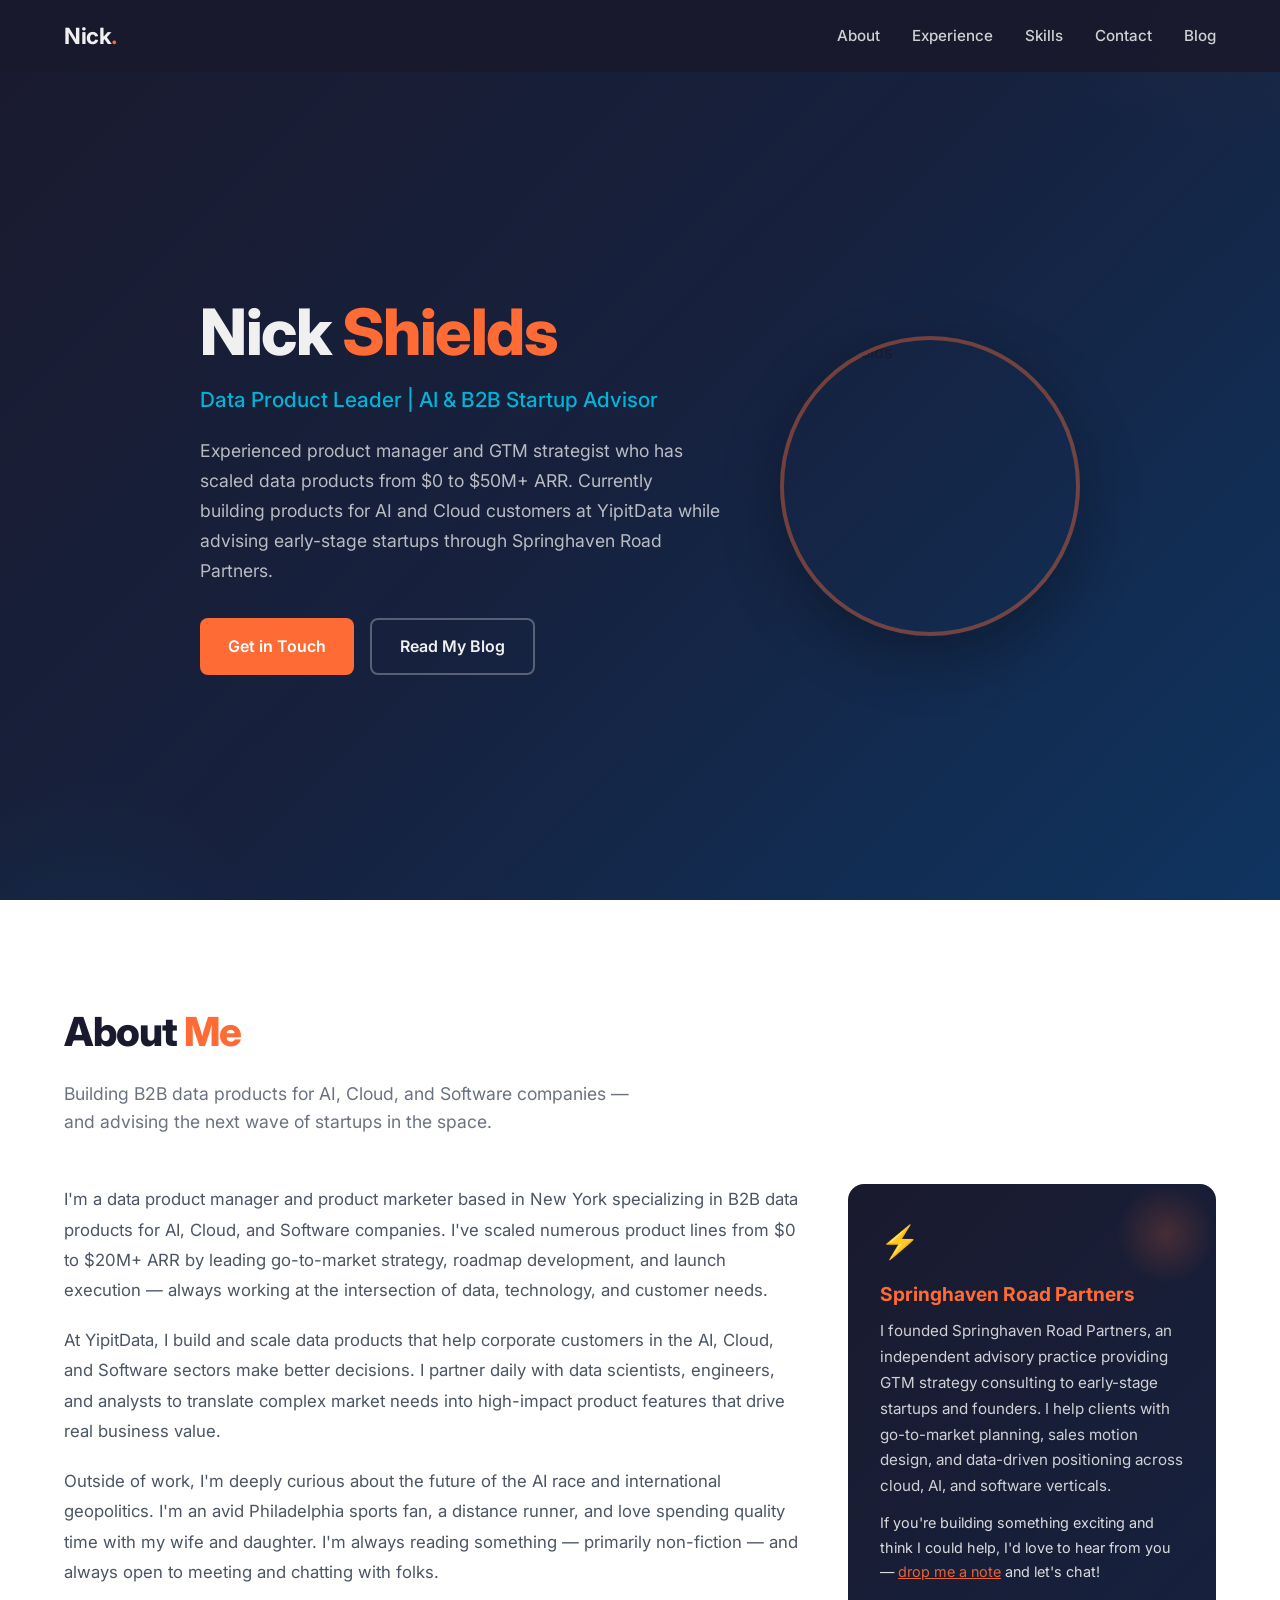
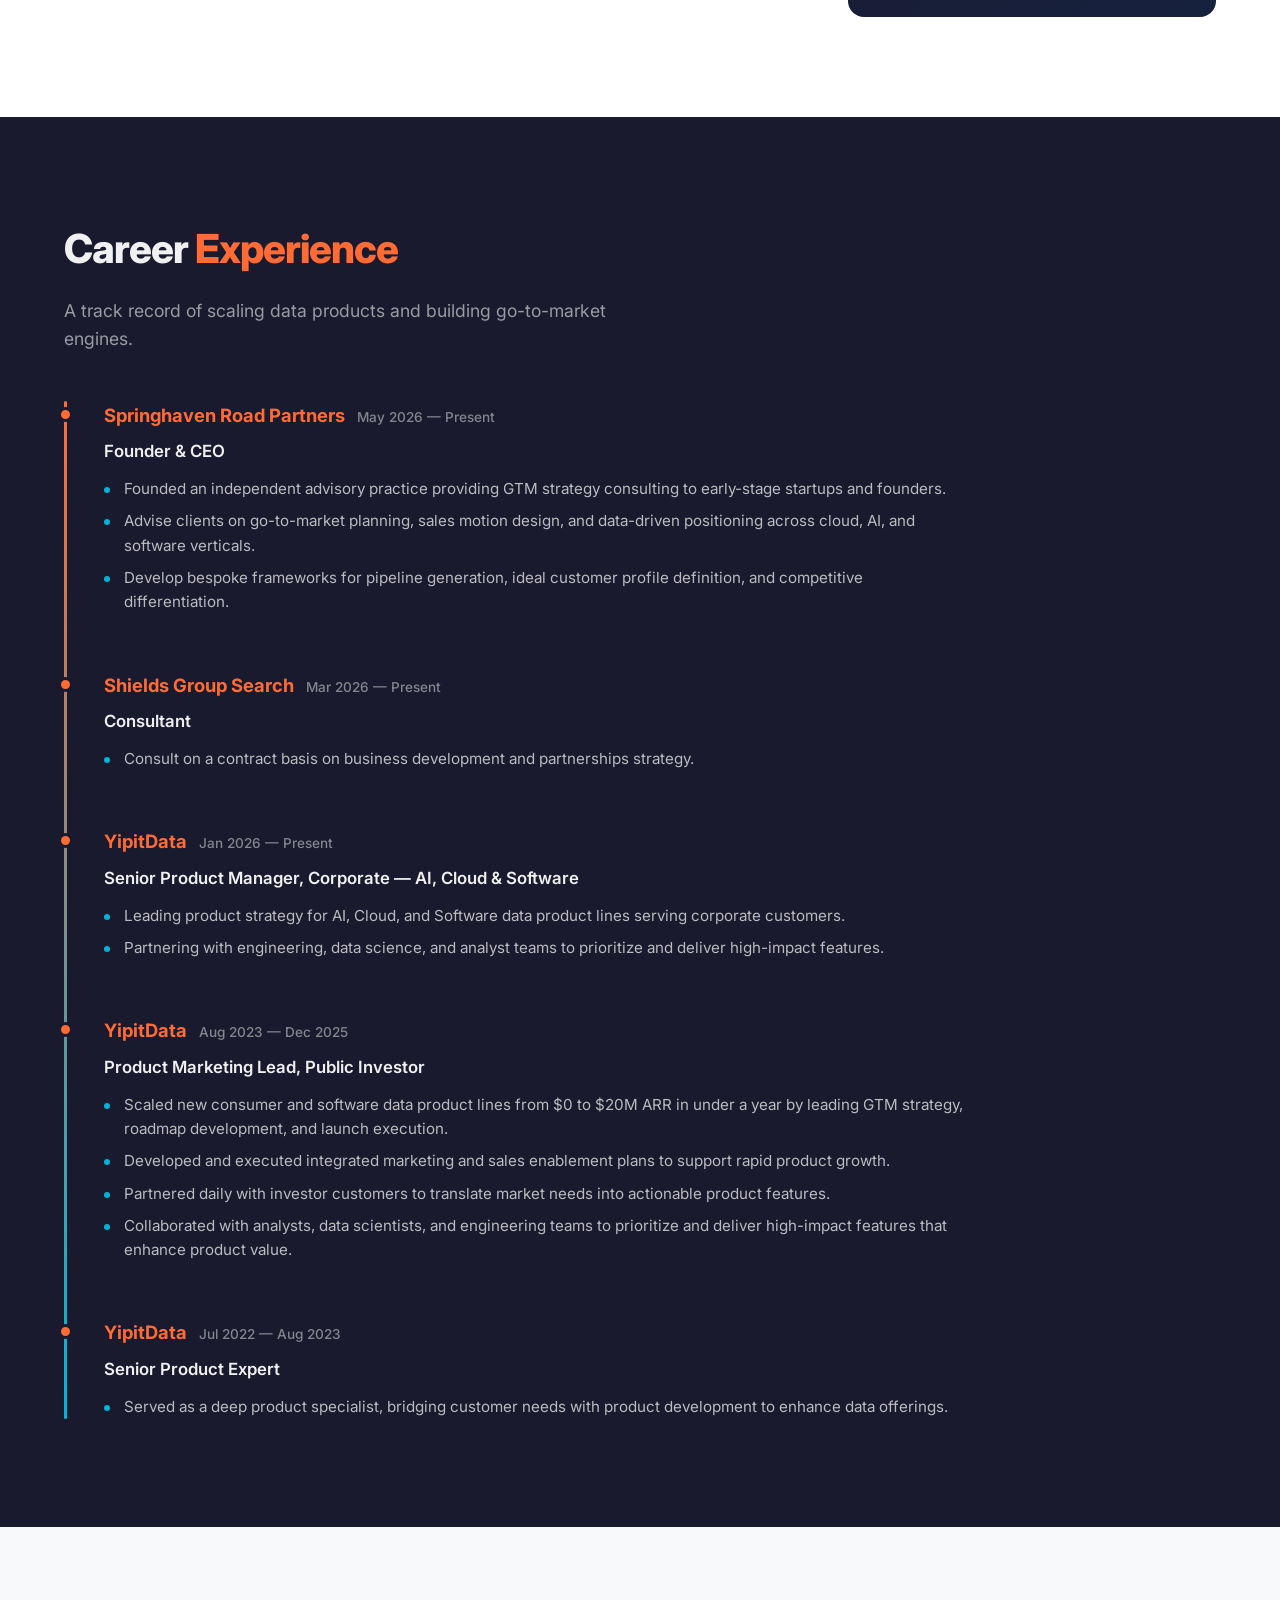
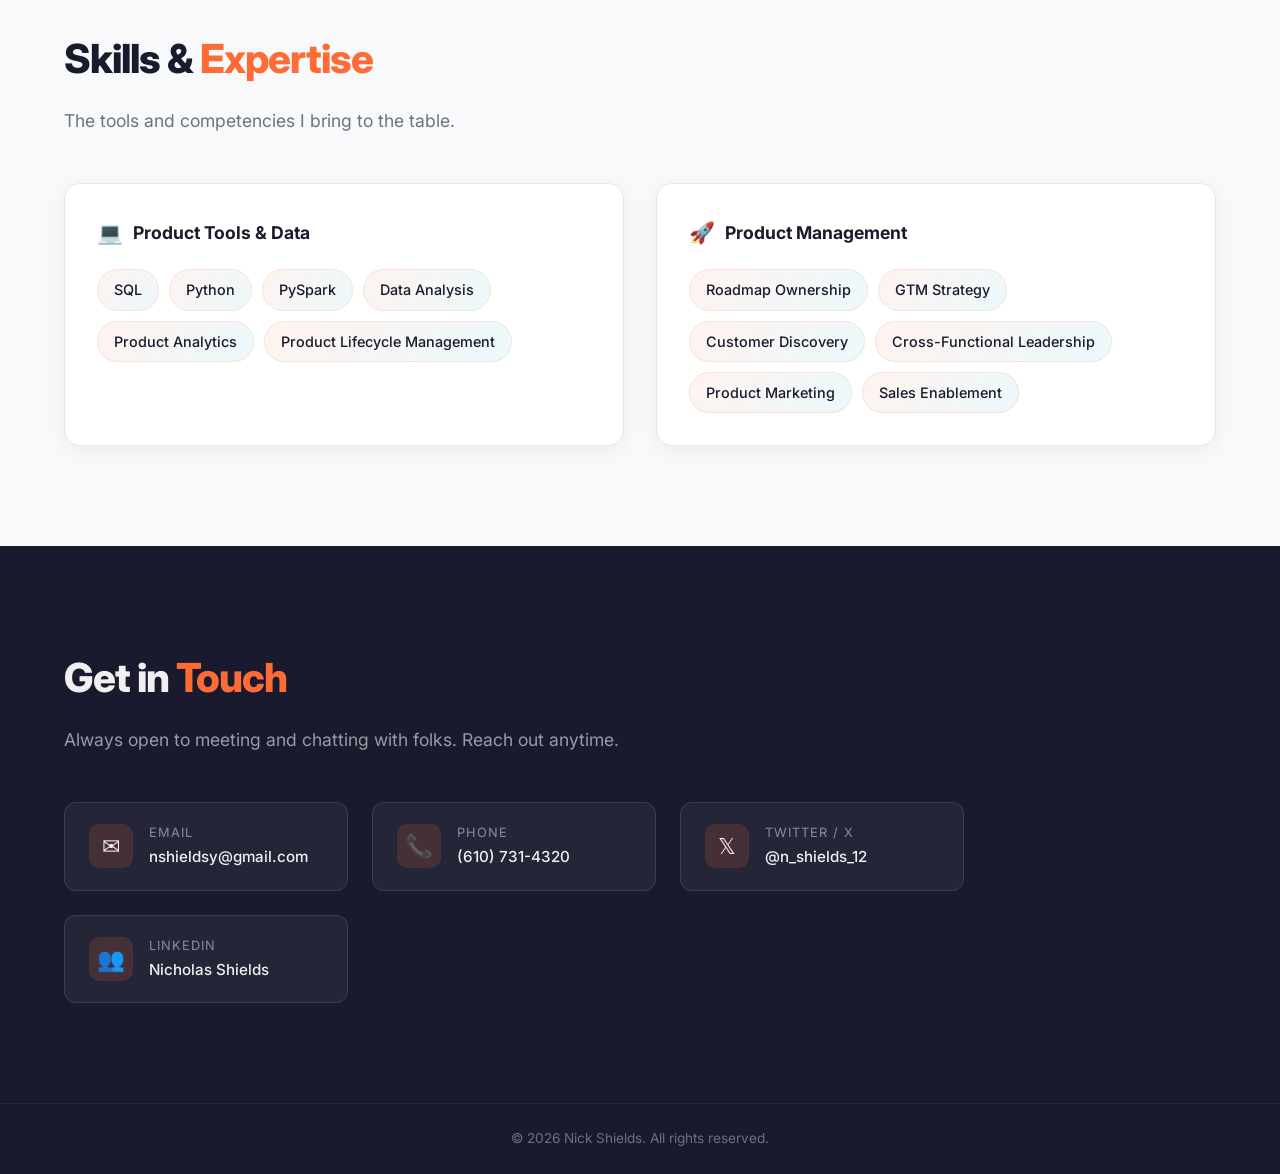
==== commit eb5ecc50: "Add Springhaven Road Partners and update consulting entries - Add Springhaven Road Partners (Founder" ====
--- a/index.html
+++ b/index.html
@@ -38,7 +38,7 @@
         <h1>Nick <span class="accent">Shields</span></h1>
         <p class="hero-tagline">Data Product Leader | AI & B2B Startup Advisor</p>
         <p class="hero-intro">
-          Experienced product manager and product marketer who has scaled numerous data products from $0 to $20M+ ARR. Currently building products for AI, Cloud, and Software customers at YipitData while advising early-stage startups.
+          Experienced product manager and GTM strategist who has scaled data products from $0 to $50M+ ARR. Currently building products for AI and Cloud customers at YipitData while advising early-stage startups through Springhaven Road Partners.
         </p>
         <div class="hero-buttons">
           <a href="#contact" class="btn btn-primary">Get in Touch</a>
@@ -70,9 +70,9 @@
         </div>
         <div class="consulting-card animate-in">
           <div class="consulting-icon">&#9889;</div>
-          <h3>Startup Advisory</h3>
-          <p>
-            I actively advise and consult for early-stage AI and B2B software startups, helping founders navigate product strategy, go-to-market, and scaling their data-driven products.
+          <h3>Springhaven Road Partners</h3>
+          <p>
+            I founded Springhaven Road Partners, an independent advisory practice providing GTM strategy consulting to early-stage startups and founders. I help clients with go-to-market planning, sales motion design, and data-driven positioning across cloud, AI, and software verticals.
           </p>
           <p style="margin-top: 12px; font-size: 0.9rem; opacity: 0.9;">
             If you're building something exciting and think I could help, I'd love to hear from you — <a href="#contact" style="color: var(--color-accent); text-decoration: underline;">drop me a note</a> and let's chat!
@@ -89,6 +89,20 @@
       <p class="section-subtitle">A track record of scaling data products and building go-to-market engines.</p>
       <div class="timeline">
 
+        <!-- Springhaven Road Partners — Founder & CEO -->
+        <div class="timeline-item animate-in">
+          <div class="timeline-header">
+            <span class="timeline-company">Springhaven Road Partners</span>
+            <span class="timeline-date">May 2026 — Present</span>
+          </div>
+          <div class="timeline-role">Founder & CEO</div>
+          <ul class="timeline-bullets">
+            <li>Founded an independent advisory practice providing GTM strategy consulting to early-stage startups and founders.</li>
+            <li>Advise clients on go-to-market planning, sales motion design, and data-driven positioning across cloud, AI, and software verticals.</li>
+            <li>Develop bespoke frameworks for pipeline generation, ideal customer profile definition, and competitive differentiation.</li>
+          </ul>
+        </div>
+
         <!-- Shields Group Search — Consultant -->
         <div class="timeline-item animate-in">
           <div class="timeline-header">
@@ -97,8 +111,7 @@
           </div>
           <div class="timeline-role">Consultant</div>
           <ul class="timeline-bullets">
-            <li>Consulting on business development and partnerships strategy, helping clients identify and execute high-value growth opportunities.</li>
-            <li>Advising on partner ecosystem development, strategic alliance formation, and go-to-market partnership initiatives.</li>
+            <li>Consult on a contract basis on business development and partnerships strategy.</li>
           </ul>
         </div>
 
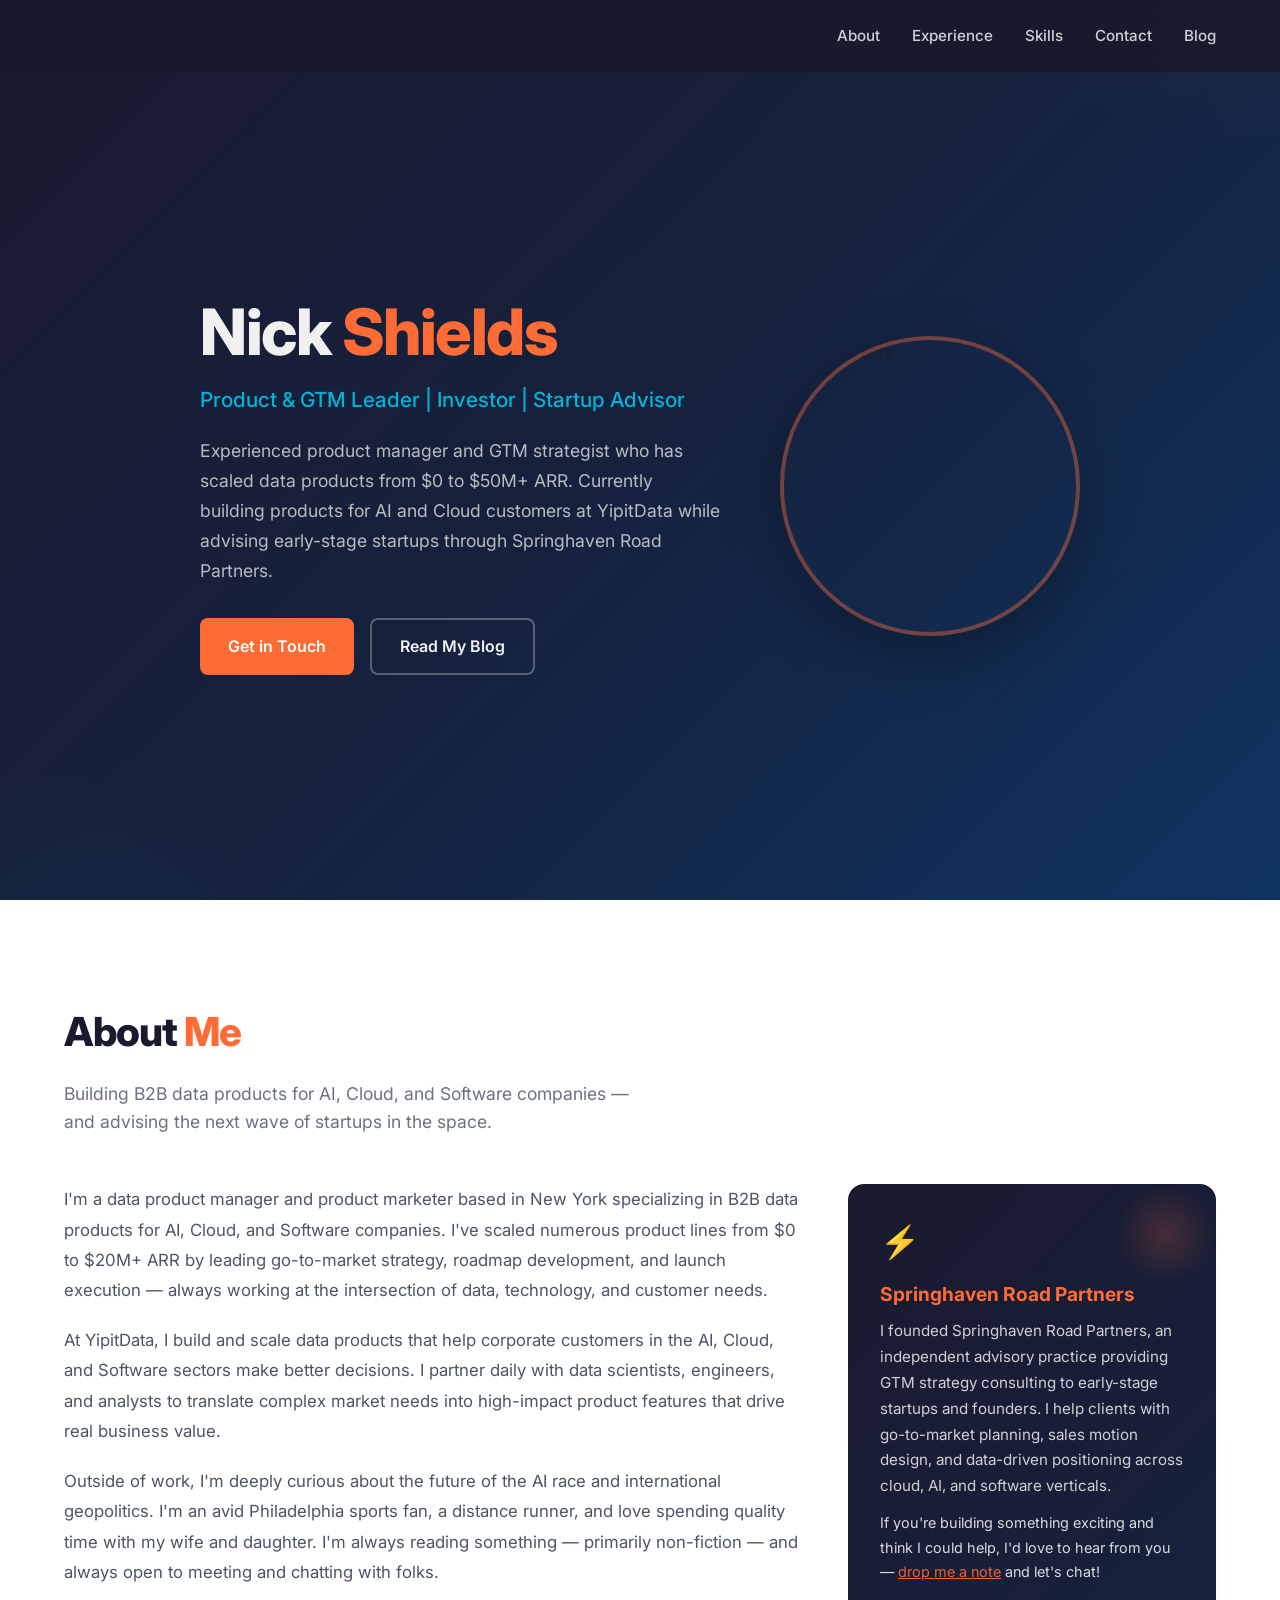
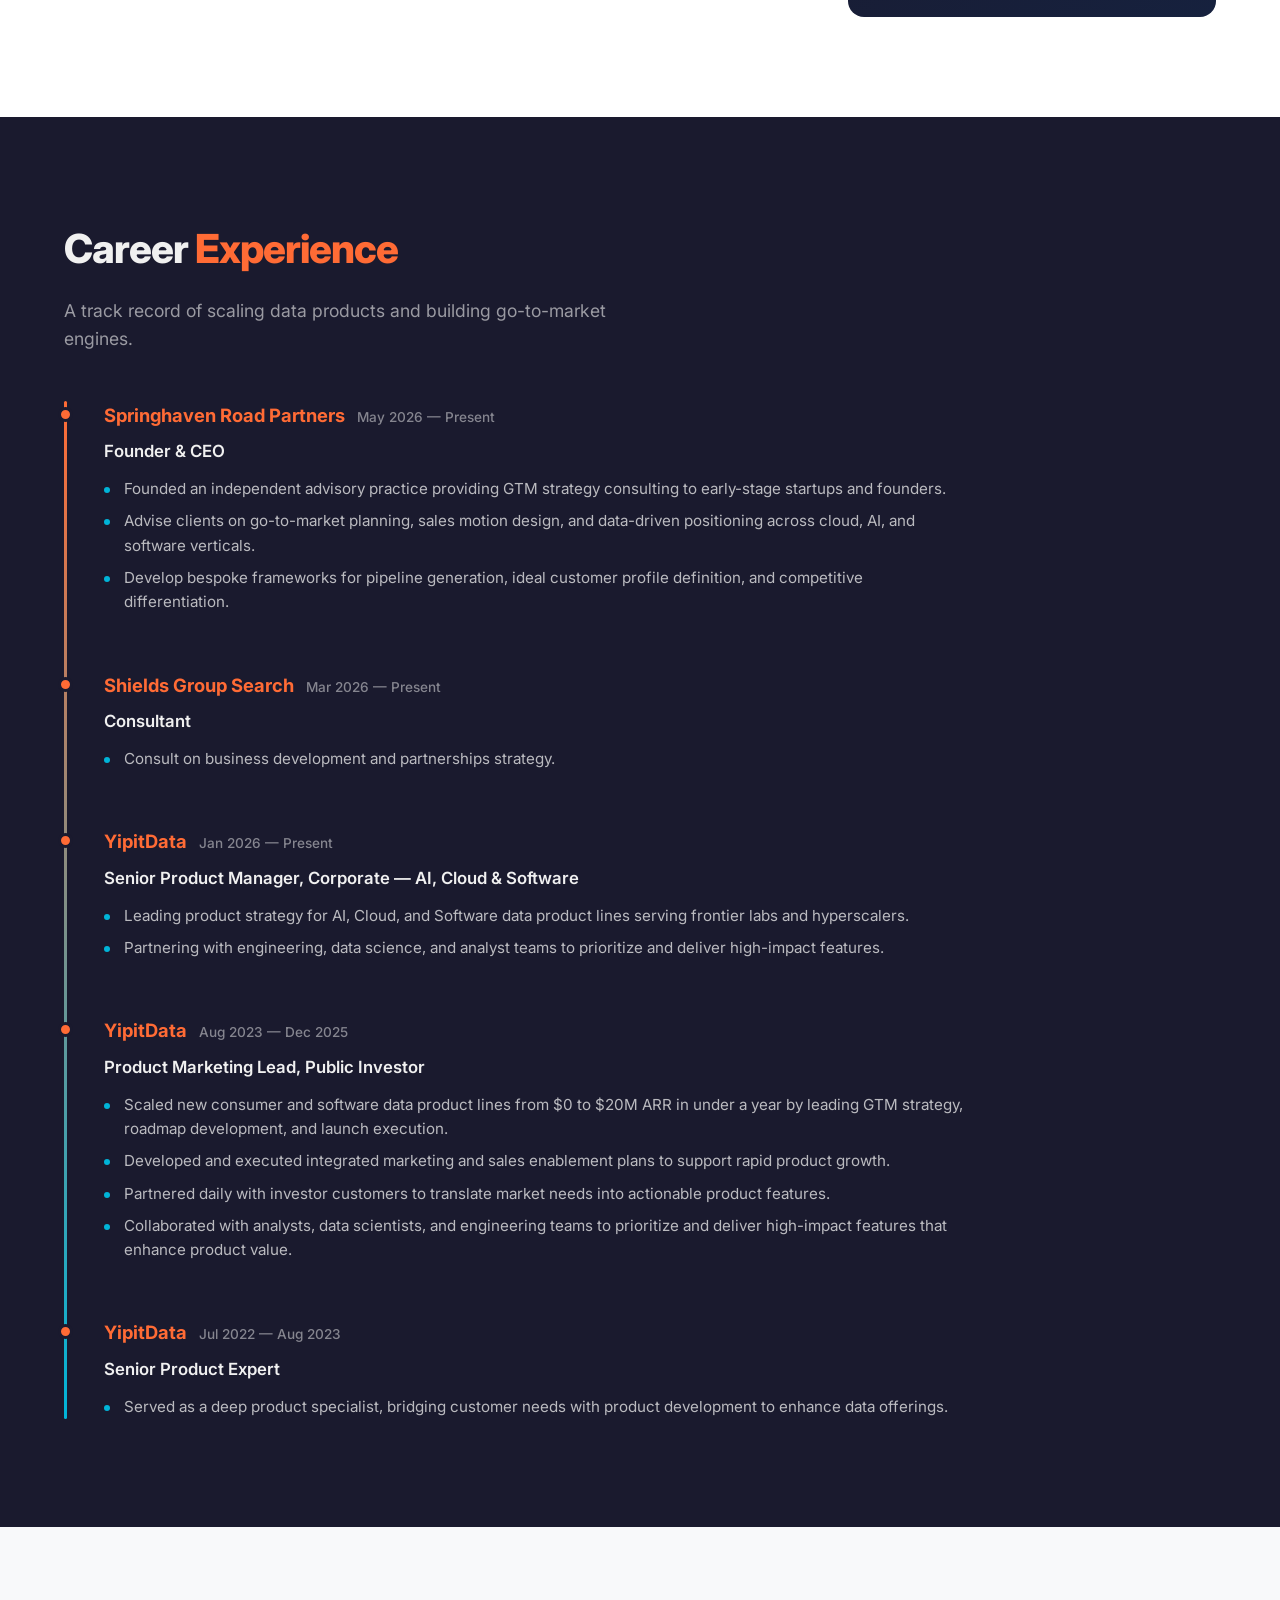
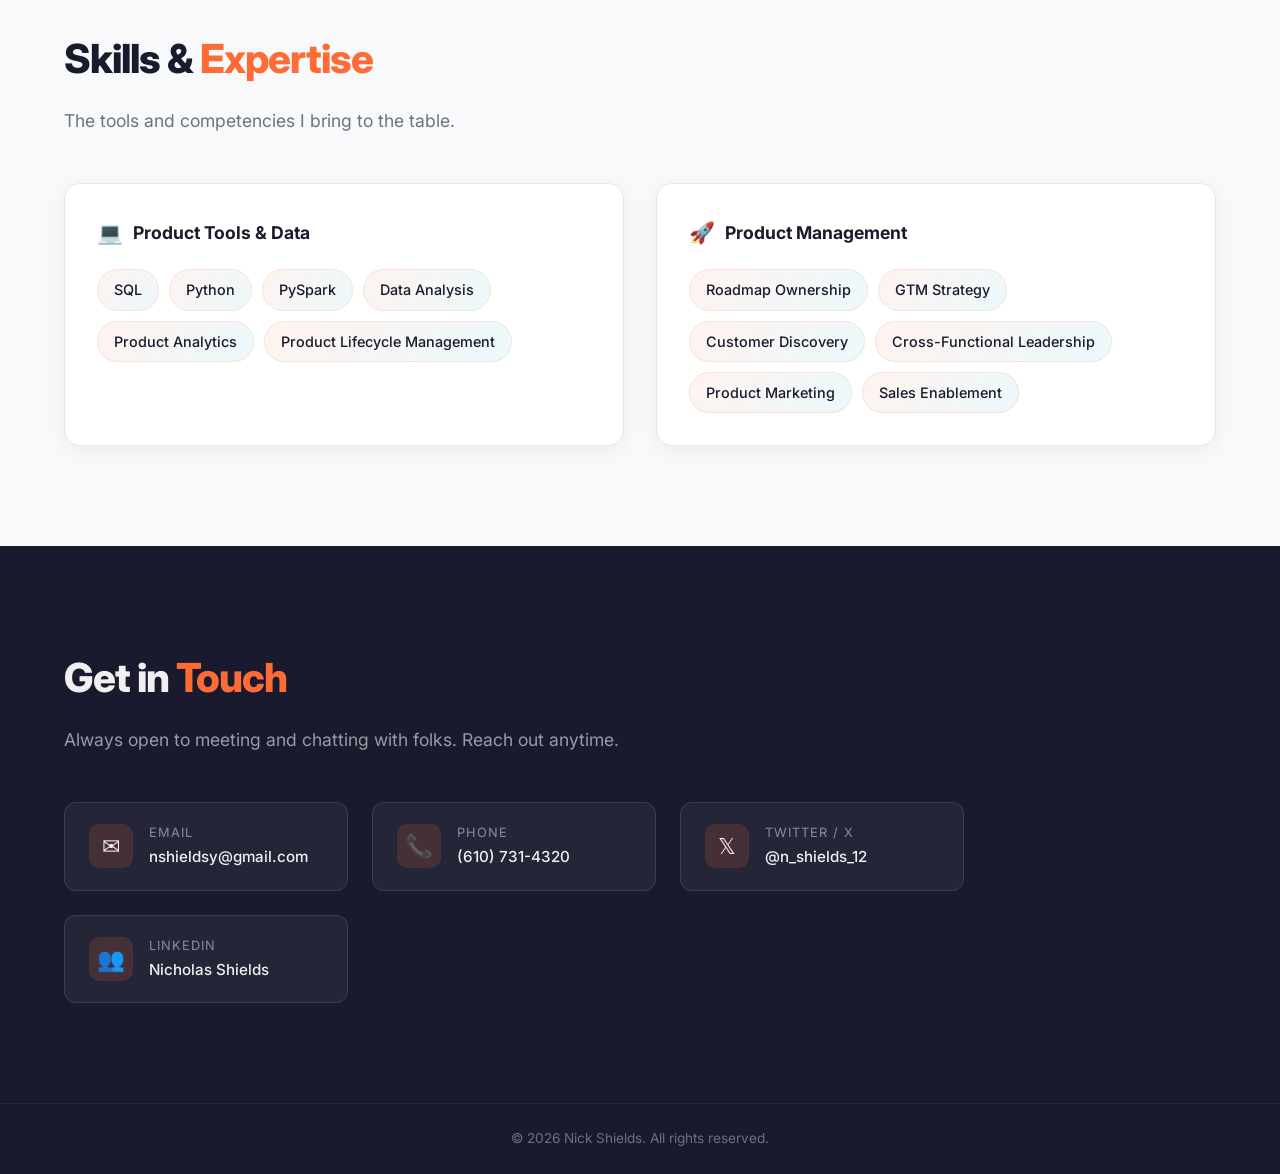
==== commit 25df9579: "Update hero tagline, experience wording, and remove nav logo - Change hero tagline to "Product & GTM" ====
--- a/index.html
+++ b/index.html
@@ -15,7 +15,7 @@
   <!-- Navigation -->
   <nav class="navbar" id="navbar">
     <div class="container">
-      <a href="#hero" class="nav-logo">Nick<span>.</span></a>
+      <a href="#hero" class="nav-logo" style="visibility: hidden;">Nick<span>.</span></a>
       <div class="nav-links" id="navLinks">
         <a href="#about">About</a>
         <a href="#experience">Experience</a>
@@ -36,7 +36,7 @@
     <div class="container">
       <div class="hero-text">
         <h1>Nick <span class="accent">Shields</span></h1>
-        <p class="hero-tagline">Data Product Leader | AI & B2B Startup Advisor</p>
+        <p class="hero-tagline">Product & GTM Leader | Investor | Startup Advisor</p>
         <p class="hero-intro">
           Experienced product manager and GTM strategist who has scaled data products from $0 to $50M+ ARR. Currently building products for AI and Cloud customers at YipitData while advising early-stage startups through Springhaven Road Partners.
         </p>
@@ -111,7 +111,7 @@
           </div>
           <div class="timeline-role">Consultant</div>
           <ul class="timeline-bullets">
-            <li>Consult on a contract basis on business development and partnerships strategy.</li>
+            <li>Consult on business development and partnerships strategy.</li>
           </ul>
         </div>
 
@@ -123,7 +123,7 @@
           </div>
           <div class="timeline-role">Senior Product Manager, Corporate — AI, Cloud & Software</div>
           <ul class="timeline-bullets">
-            <li>Leading product strategy for AI, Cloud, and Software data product lines serving corporate customers.</li>
+            <li>Leading product strategy for AI, Cloud, and Software data product lines serving frontier labs and hyperscalers.</li>
             <li>Partnering with engineering, data science, and analyst teams to prioritize and deliver high-impact features.</li>
           </ul>
         </div>
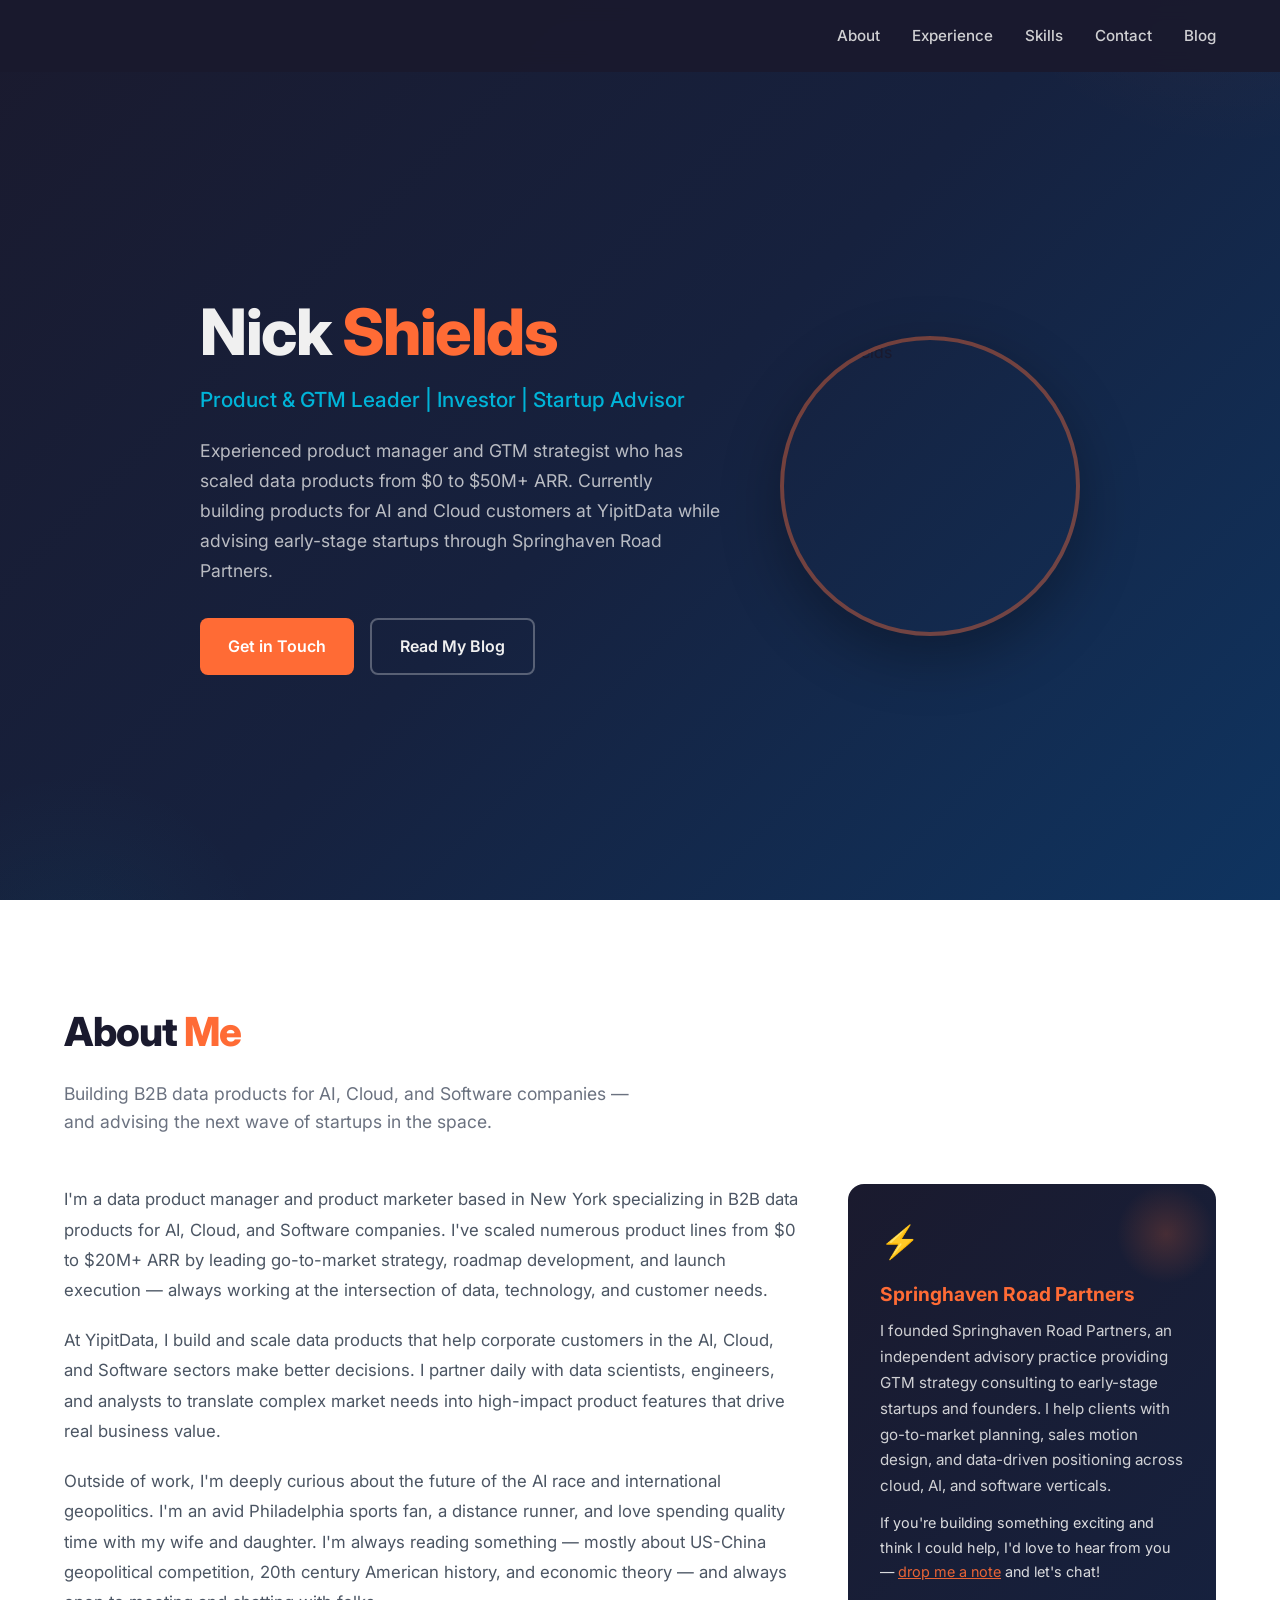
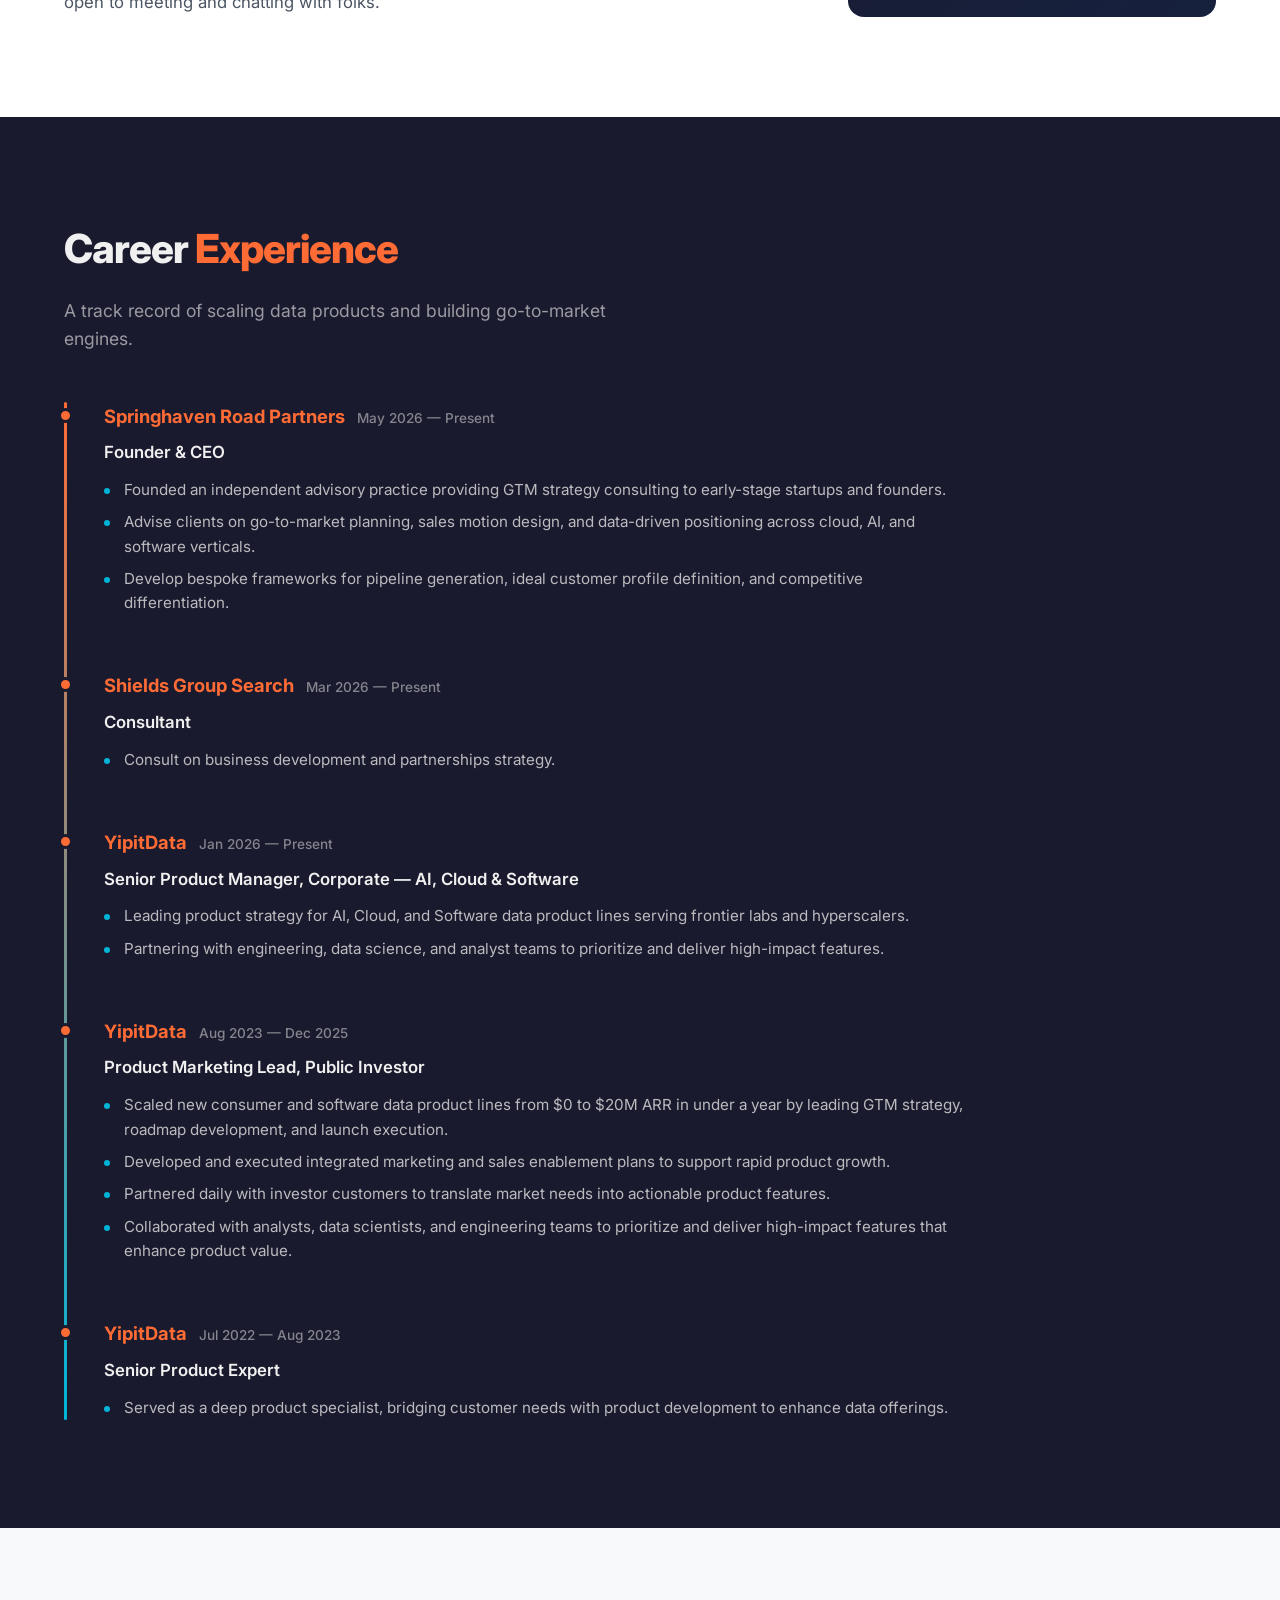
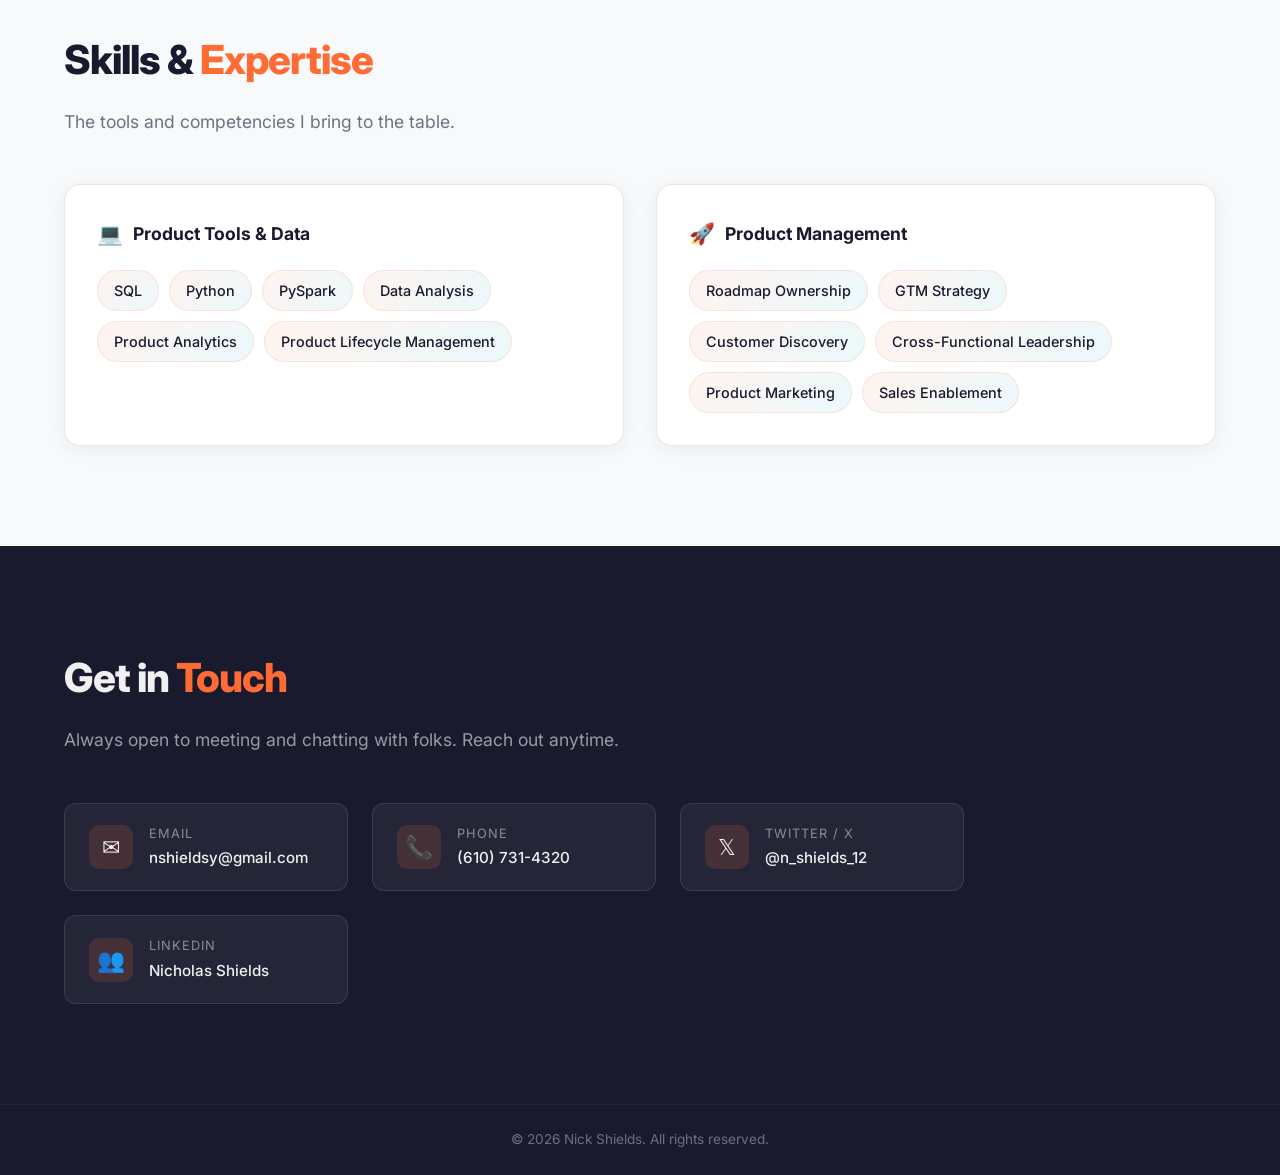
==== commit 22b8fb8c: "Update bio to specify reading interests Co-Authored-By: Claude Opus 4.6 <noreply@anthropic.com>" ====
--- a/index.html
+++ b/index.html
@@ -65,7 +65,7 @@
             At YipitData, I build and scale data products that help corporate customers in the AI, Cloud, and Software sectors make better decisions. I partner daily with data scientists, engineers, and analysts to translate complex market needs into high-impact product features that drive real business value.
           </p>
           <p>
-            Outside of work, I'm deeply curious about the future of the AI race and international geopolitics. I'm an avid Philadelphia sports fan, a distance runner, and love spending quality time with my wife and daughter. I'm always reading something — primarily non-fiction — and always open to meeting and chatting with folks.
+            Outside of work, I'm deeply curious about the future of the AI race and international geopolitics. I'm an avid Philadelphia sports fan, a distance runner, and love spending quality time with my wife and daughter. I'm always reading something — mostly about US-China geopolitical competition, 20th century American history, and economic theory — and always open to meeting and chatting with folks.
           </p>
         </div>
         <div class="consulting-card animate-in">
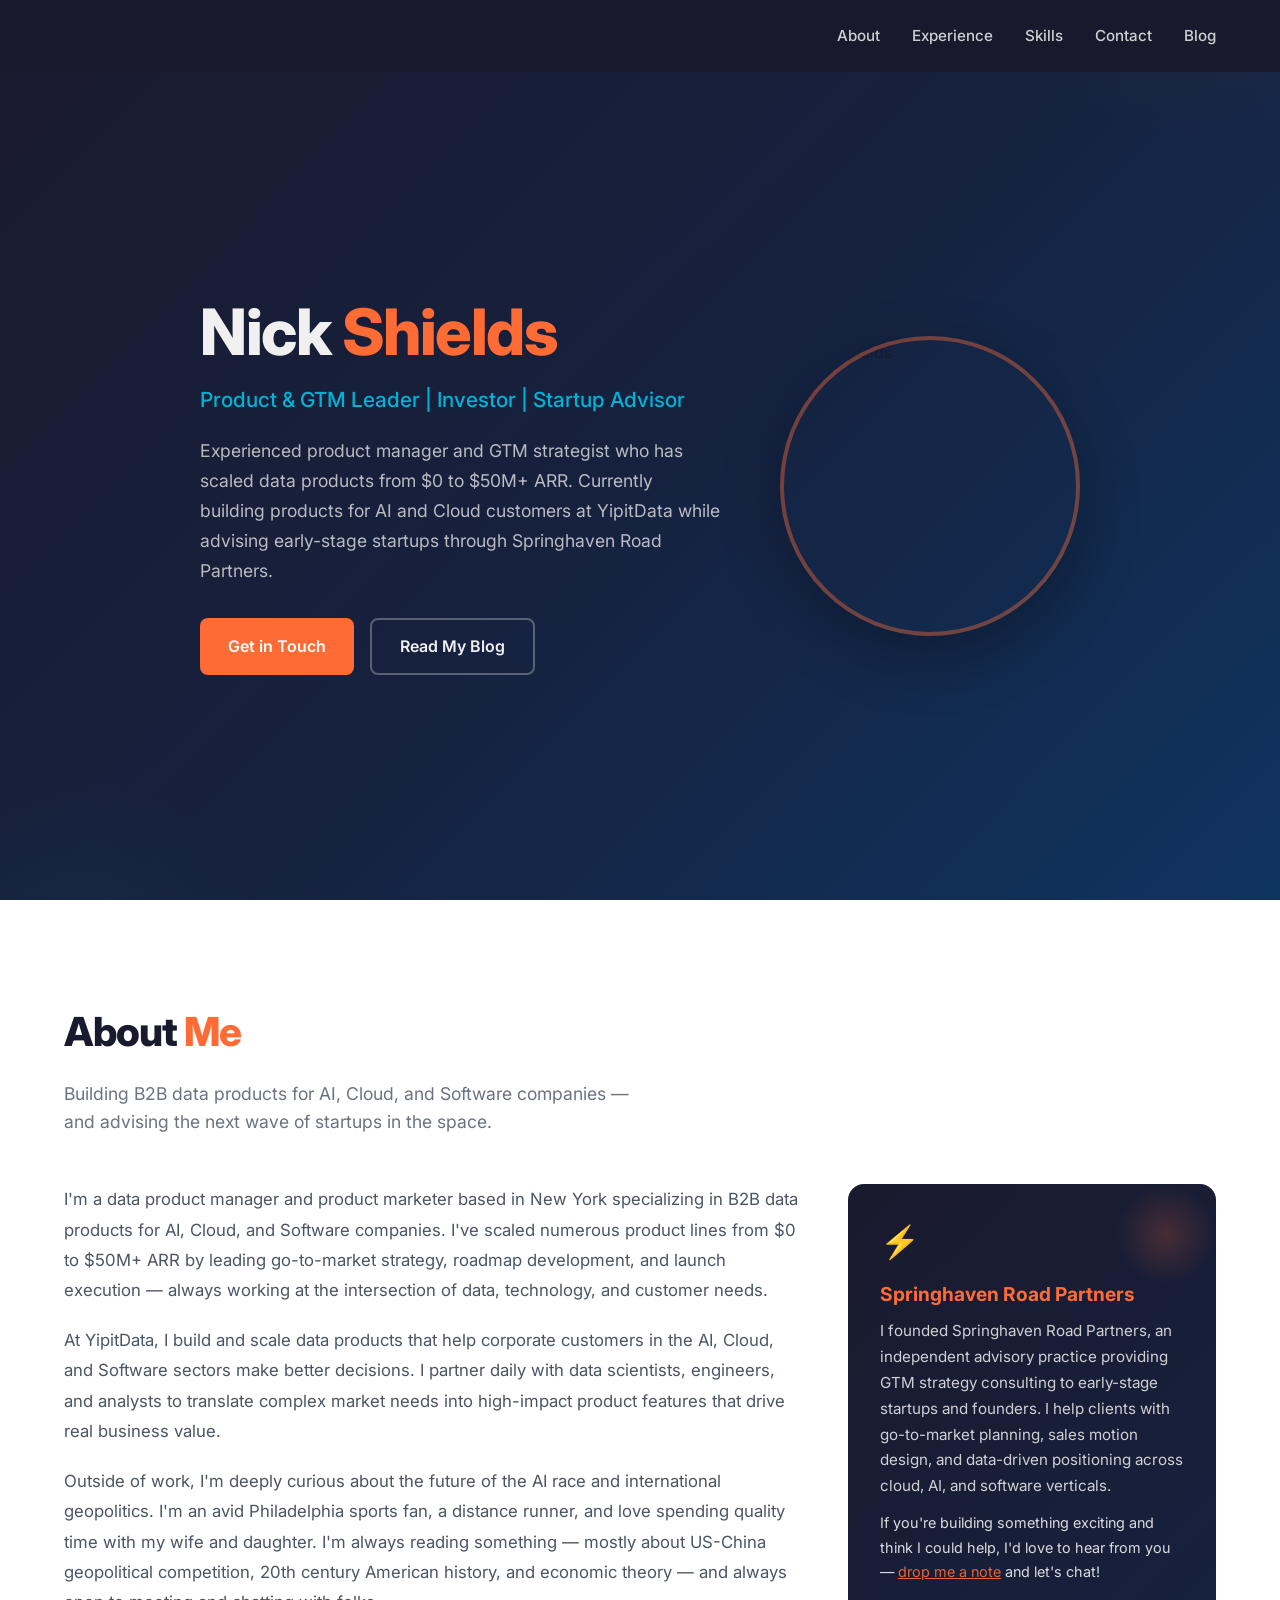
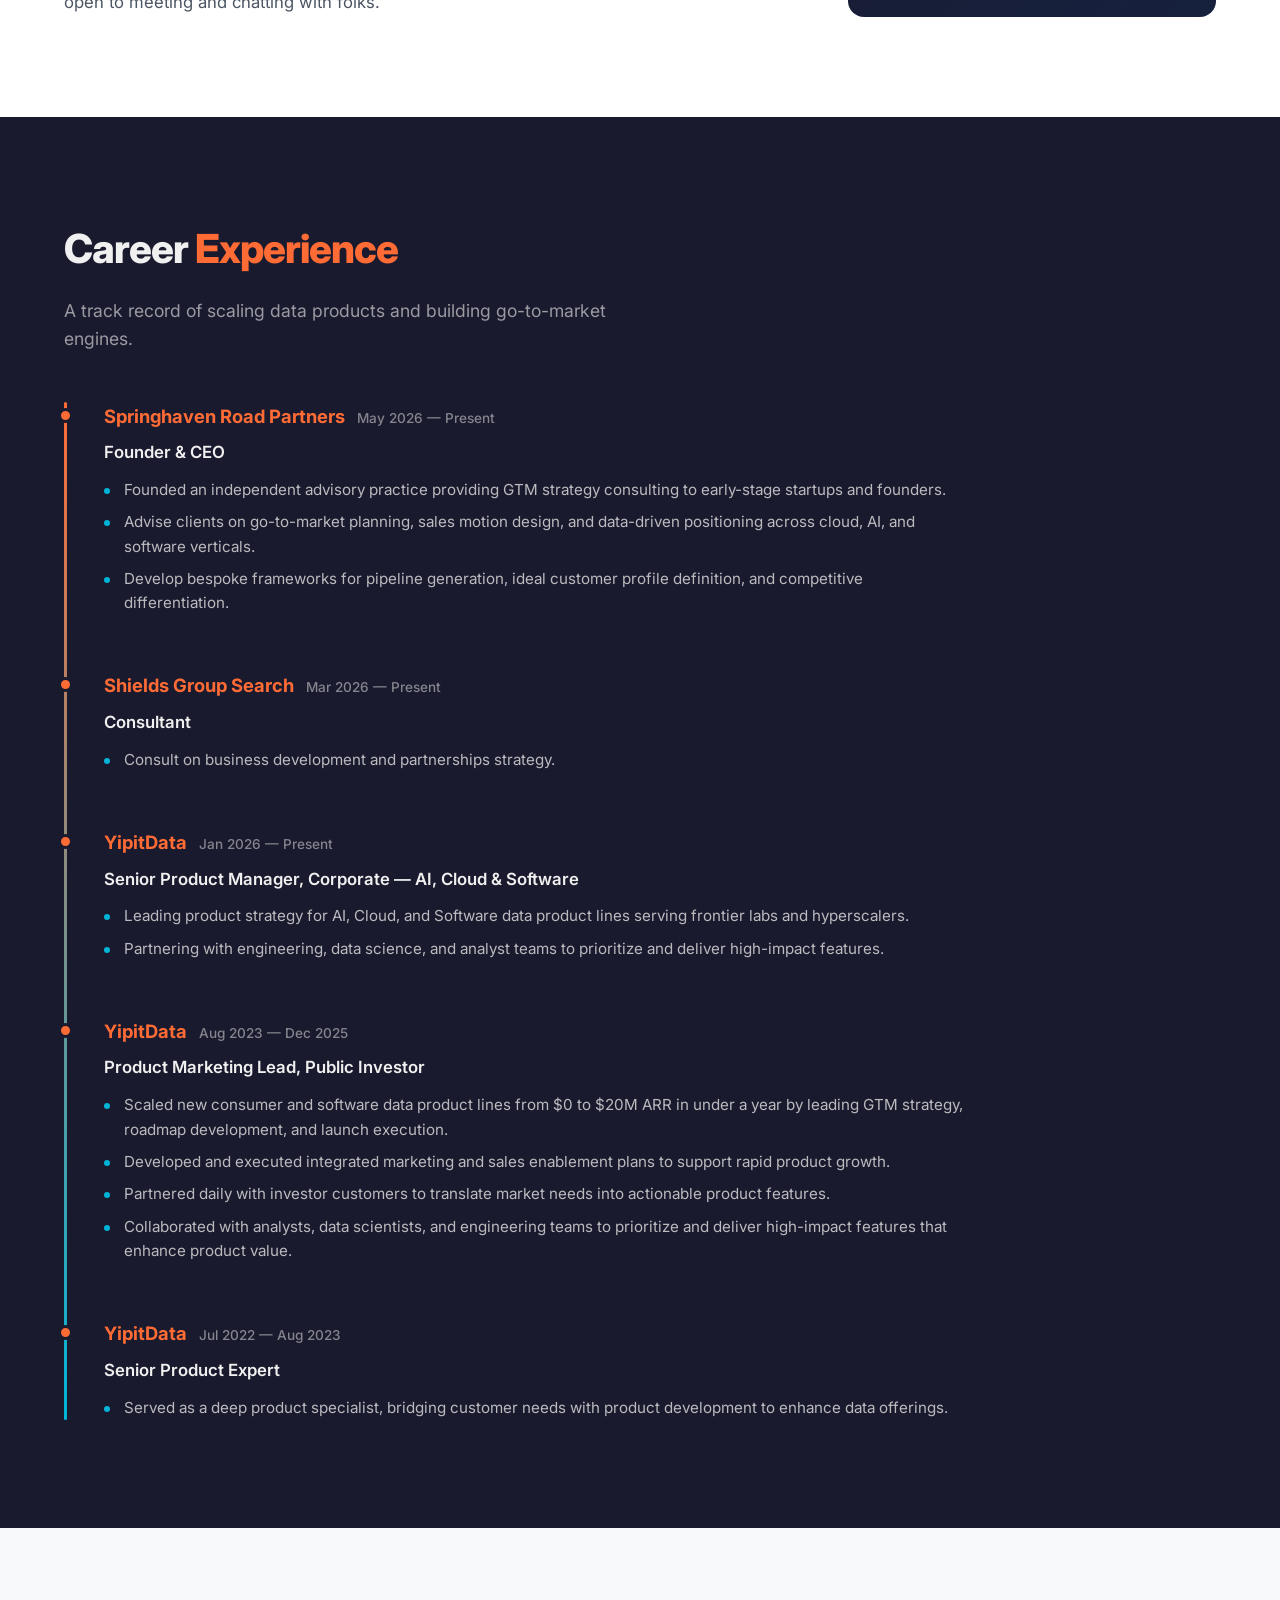
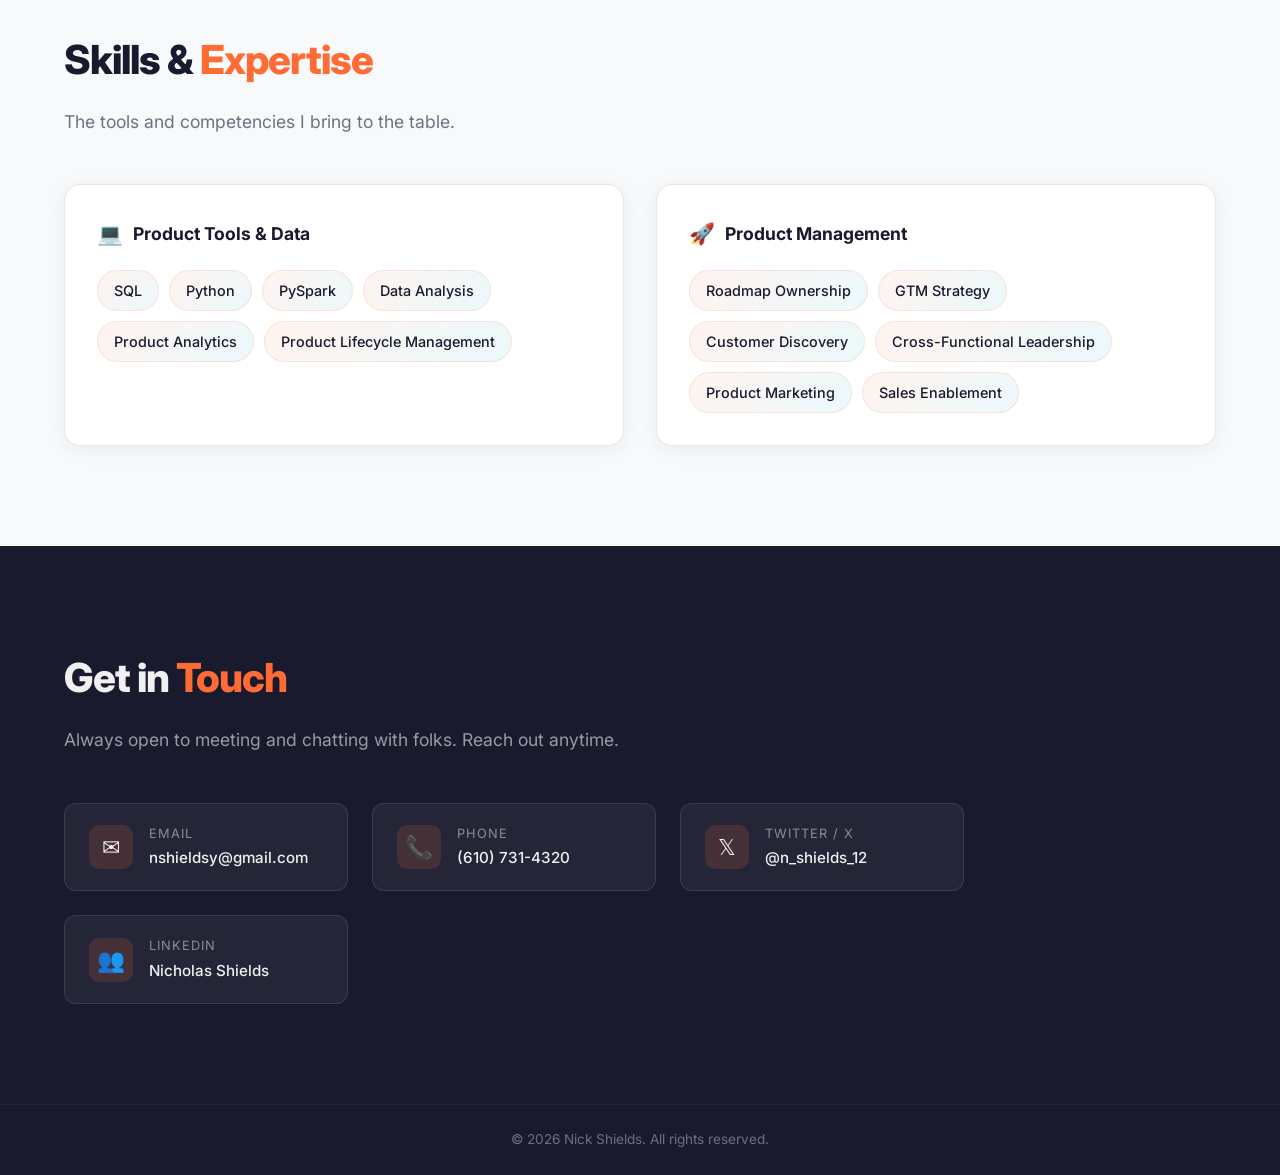
==== commit 73f743c2: "Update ARR figure to $50M+ in About section Co-Authored-By: Claude Opus 4.6 <noreply@anthropic.com>" ====
--- a/index.html
+++ b/index.html
@@ -59,7 +59,7 @@
       <div class="about-content">
         <div class="about-text animate-in">
           <p>
-            I'm a data product manager and product marketer based in New York specializing in B2B data products for AI, Cloud, and Software companies. I've scaled numerous product lines from $0 to $20M+ ARR by leading go-to-market strategy, roadmap development, and launch execution — always working at the intersection of data, technology, and customer needs.
+            I'm a data product manager and product marketer based in New York specializing in B2B data products for AI, Cloud, and Software companies. I've scaled numerous product lines from $0 to $50M+ ARR by leading go-to-market strategy, roadmap development, and launch execution — always working at the intersection of data, technology, and customer needs.
           </p>
           <p>
             At YipitData, I build and scale data products that help corporate customers in the AI, Cloud, and Software sectors make better decisions. I partner daily with data scientists, engineers, and analysts to translate complex market needs into high-impact product features that drive real business value.
